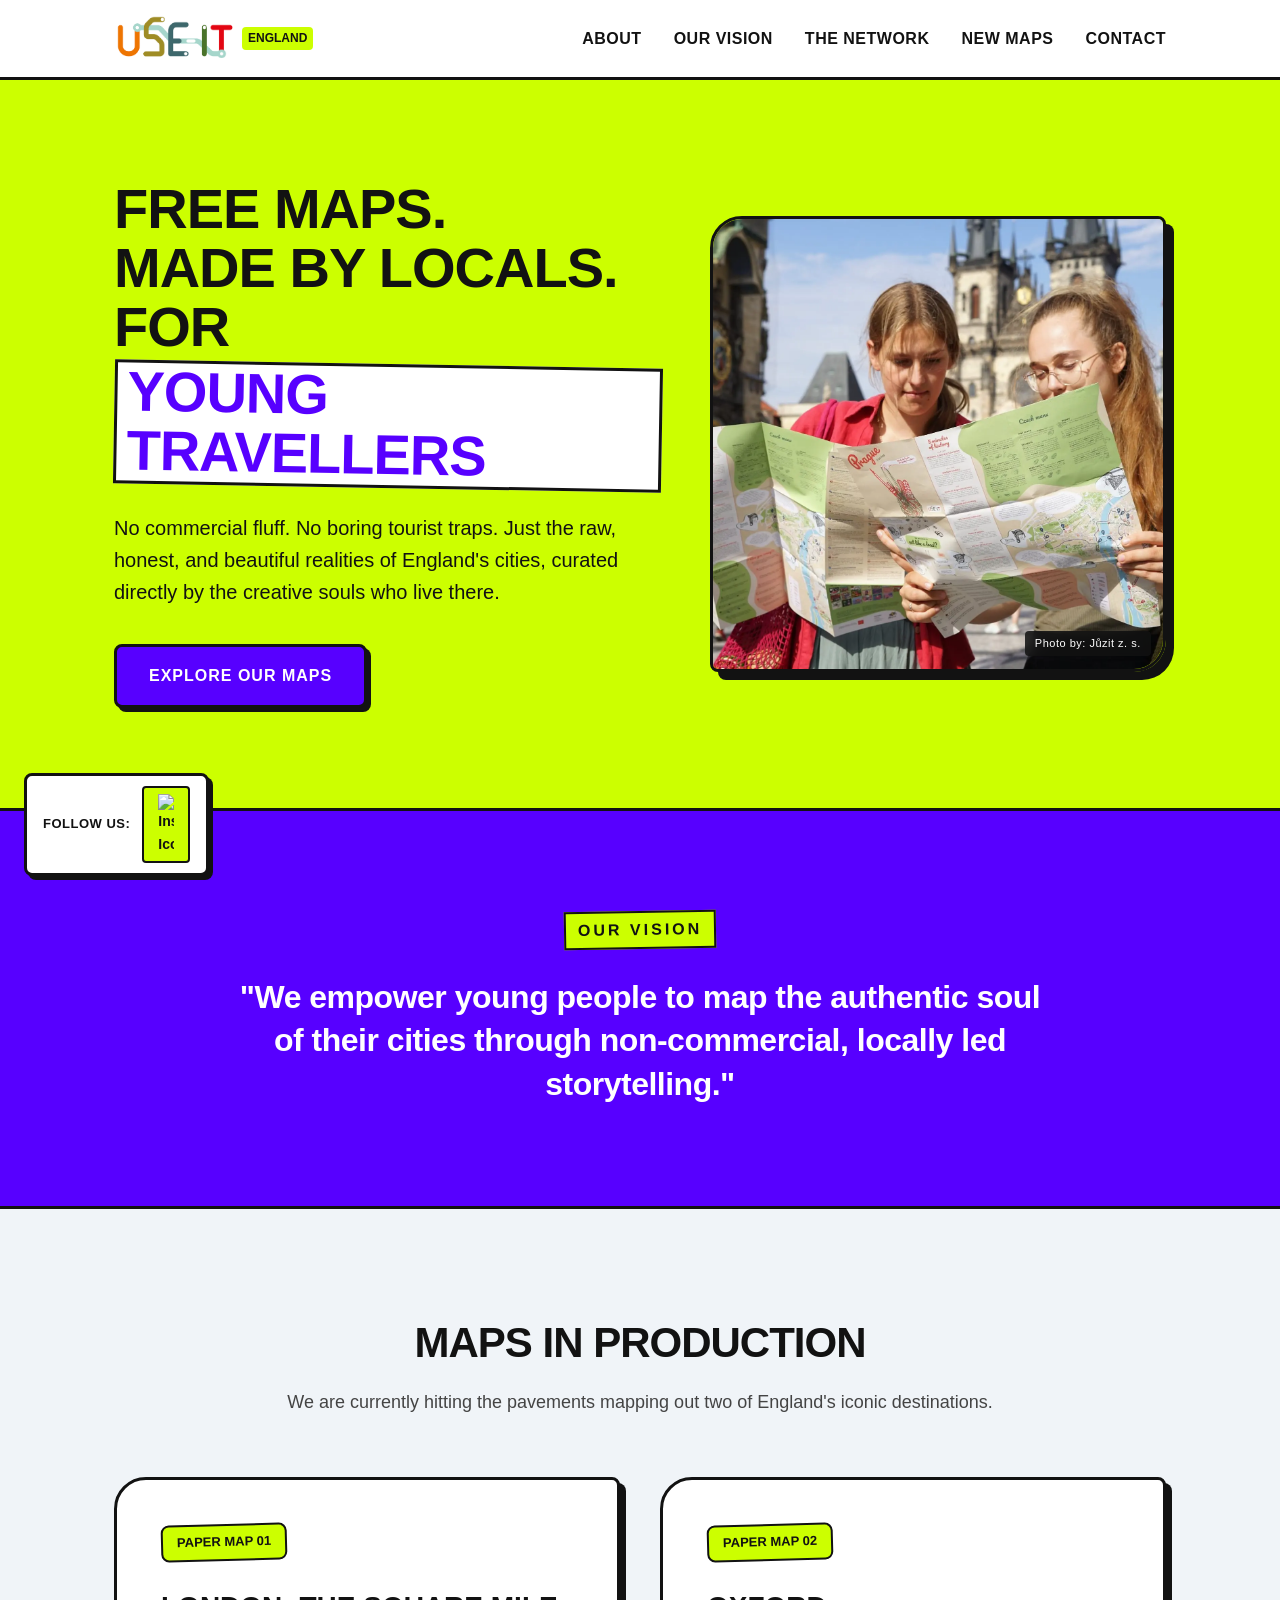
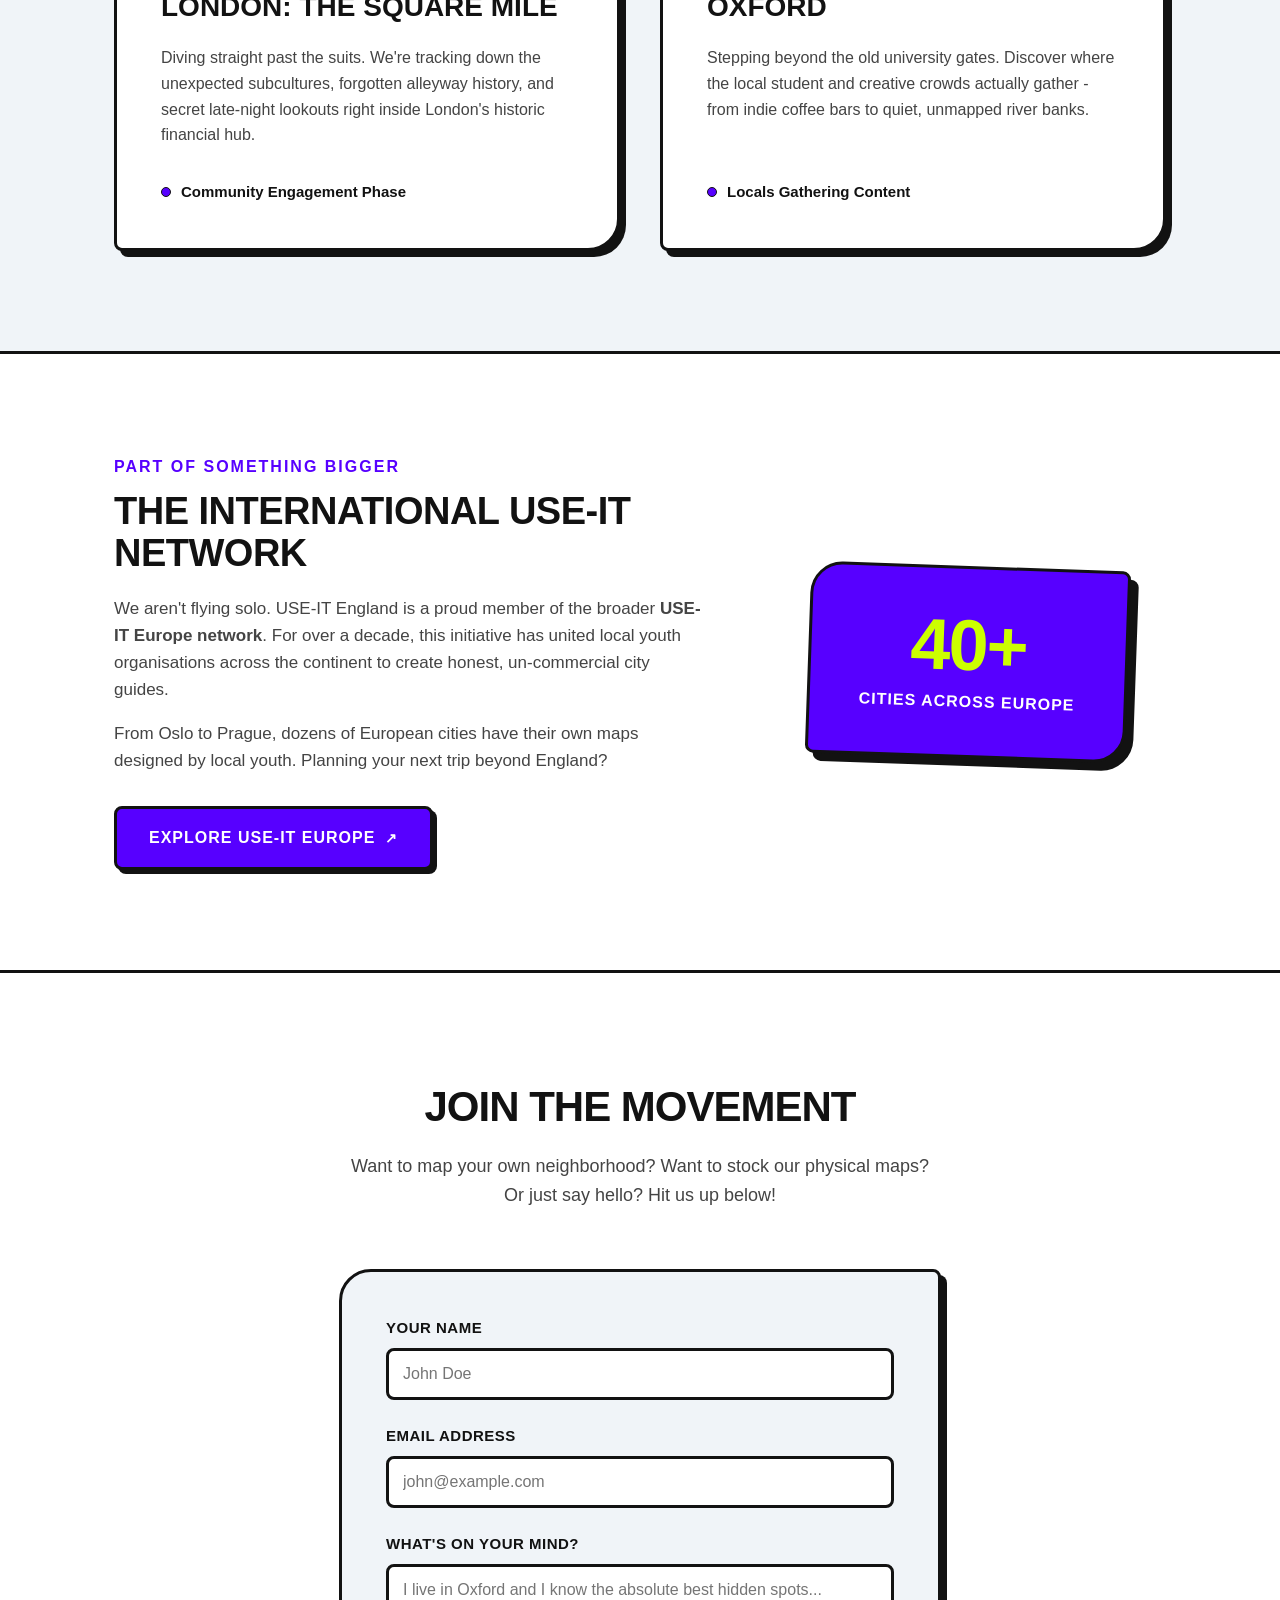
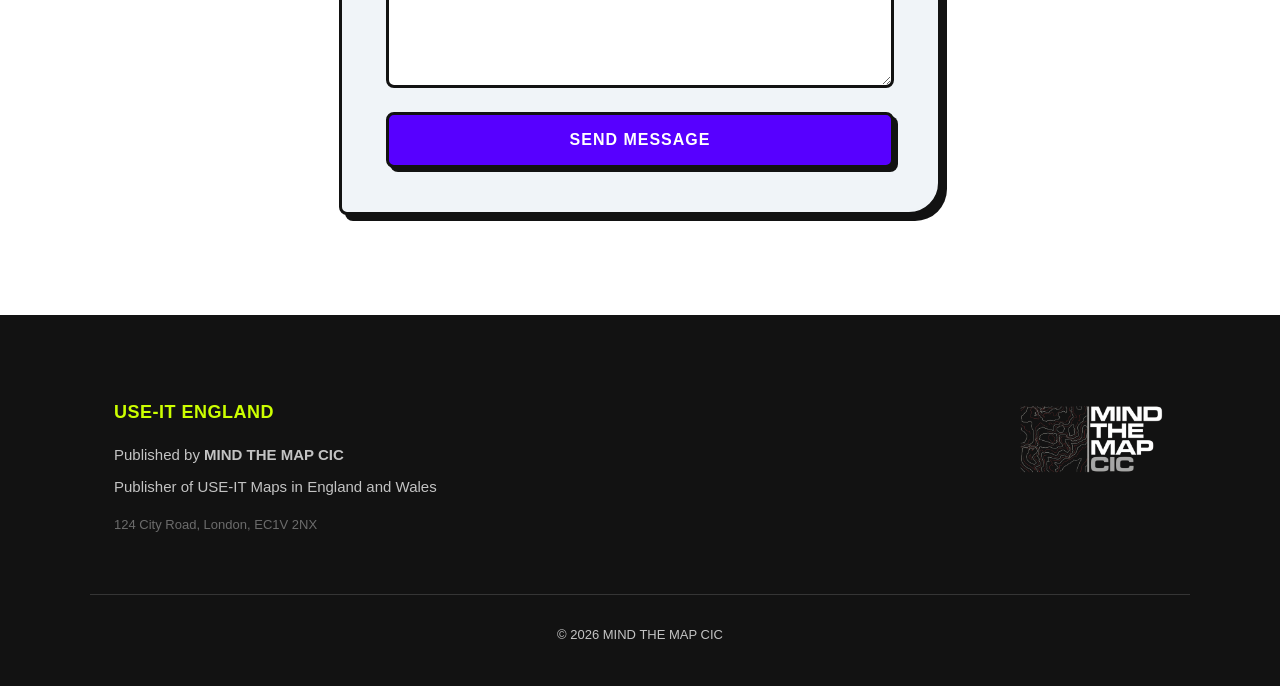
==== index.html @ 4b10f35d "initial commit" ====
<!DOCTYPE html>
<html lang="en">
<head>
    <meta charset="UTF-8">
    <meta name="viewport" content="width=device-width, initial-scale=1.0">
    <title>USE-IT England | Free Maps Made by Locals for Young Travellers</title>

    <!-- STANDARD SEO METADATA -->
    <meta name="description" content="Free maps, made by locals, for young travellers in England. No commercial fluff, just authentic city guides by MIND THE MAP CIC.">
    <meta name="keywords" content="USE-IT England, free maps, youth travel, local guides, London map, Oxford map, alternative travel, Mind the Map CIC">
    <meta name="author" content="MIND THE MAP CIC">
    <link rel="canonical" href="https://use-it.uk/">

    <!-- FACEBOOK / OPEN GRAPH METADATA -->
    <meta property="og:type" content="website">
    <meta property="og:url" content="https://use-it.uk/">
    <meta property="og:title" content="USE-IT England | Free Maps Made by Locals for Young Travellers">
    <meta property="og:description" content="We empower young people to map the authentic soul of their cities through non-commercial, locally led storytelling. Check out our upcoming London & Oxford maps!">
    <meta property="og:image" content="https://use-it.uk/img/og_image.png">

    <!-- TWITTER METADATA -->
    <meta name="twitter:card" content="summary_large_image">
    <meta name="twitter:url" content="https://use-it.uk/">
    <meta name="twitter:title" content="USE-IT England | Free Maps Made by Locals for Young Travellers">
    <meta name="twitter:description" content="We empower young people to map the authentic soul of their cities through non-commercial, locally led storytelling. Check out our upcoming London & Oxford maps!">
    <meta name="twitter:image" content="https://use-it.uk/img/og_image.png">

    <style>
        /* --- YOUTHFUL, HIGH-ENERGY DESIGN SYSTEM --- */
        :root {
            --primary: #5700FF;       /* Electric Indigo */
            --accent: #CCFF00;        /* Cyber Lime / Neon Yellow */
            --dark: #121212;          /* Deep Ink Black */
            --light: #F0F4F8;         /* Soft Off-White */
            --white: #FFFFFF;
            --font-main: -apple-system, BlinkMacSystemFont, "Segoe UI", Roboto, Helvetica, Arial, sans-serif;
            --max-width: 1100px;
            
            /* Playful, non-standard border radius for a "zine" feel */
            --radius-playful: 32px 8px 32px 8px;
            --radius-sm: 8px;
            --transition: all 0.25s cubic-bezier(0.175, 0.885, 0.32, 1.275);
        }

        /* --- RESET & BASE STYLES --- */
        * {
            box-sizing: border-box;
            margin: 0;
            padding: 0;
        }

        html {
            scroll-behavior: smooth;
        }

        body {
            font-family: var(--font-main);
            color: var(--dark);
            background-color: var(--white);
            line-height: 1.6;
            -webkit-font-smoothing: antialiased;
        }

        img {
            max-width: 100%;
            height: auto;
            display: block;
        }

        /* --- LAYOUT UTILITIES --- */
        .container {
            width: 100%;
            max-width: var(--max-width);
            margin: 0 auto;
            padding: 0 24px;
        }

        .section-padding {
            padding: 100px 0;
        }

        /* --- UI COMPONENTS & BUTTONS --- */
        .btn {
            display: inline-block;
            background-color: var(--primary);
            color: var(--white);
            text-decoration: none;
            padding: 16px 32px;
            font-weight: 800;
            font-size: 16px;
            text-transform: uppercase;
            letter-spacing: 1px;
            border-radius: var(--radius-sm);
            border: 3px solid var(--dark);
            box-shadow: 4px 4px 0px var(--dark);
            transition: var(--transition);
        }

        .btn:hover {
            transform: translate(-2px, -2px);
            box-shadow: 7px 7px 0px var(--dark);
            background-color: var(--dark);
            color: var(--accent);
        }

        /* --- NAVBAR --- */
        .navbar {
            background-color: var(--white);
            border-bottom: 3px solid var(--dark);
            position: sticky;
            top: 0;
            z-index: 1000;
            height: 80px;
            display: flex;
            align-items: center;
        }

        .nav-container {
            display: flex;
            justify-content: space-between;
            align-items: center;
            width: 100%;
        }

        .logo-placeholder {
            display: flex;
            align-items: center;
            gap: 8px;
            background-color: var(--white);
        }

        .nav-links {
            display: flex;
            gap: 32px;
            list-style: none;
        }

        .nav-links a {
            text-decoration: none;
            color: var(--dark);
            font-weight: 800;
            font-size: 16px;
            text-transform: uppercase;
            letter-spacing: 0.5px;
            transition: var(--transition);
            position: relative;
        }

        .nav-links a:hover {
            color: var(--primary);
        }

        .menu-toggle {
            display: none;
            flex-direction: column;
            gap: 6px;
            cursor: pointer;
            border: none;
            background: none;
            padding: 8px;
        }

        .menu-toggle span {
            display: block;
            width: 30px;
            height: 4px;
            background-color: var(--dark);
            border-radius: 2px;
            transition: var(--transition);
        }

        /* --- HERO SECTION --- */
        .hero {
            background-color: var(--accent);
            border-bottom: 3px solid var(--dark);
            position: relative;
        }

        .hero-grid {
            display: grid;
            grid-template-columns: 1.2fr 1fr;
            gap: 48px;
            align-items: center;
        }

        .hero-content h1 {
            font-size: 56px;
            line-height: 1.05;
            font-weight: 900;
            margin-bottom: 24px;
            color: var(--dark);
            text-transform: uppercase;
            letter-spacing: -1px;
        }

        .hero-content h1 span {
            background-color: var(--white);
            color: var(--primary);
            padding: 0 10px;
            display: inline-block;
            transform: rotate(1deg);
            border: 3px solid var(--dark);
            margin-top: 8px;
        }

        .hero-content p {
            font-size: 20px;
            font-weight: 500;
            color: var(--dark);
            margin-bottom: 36px;
            max-width: 520px;
        }

        .hero-image-container {
            position: relative;
        }

        .hero-image-frame {
            width: 100%;
            aspect-ratio: 1 / 1;
            border: 3px solid var(--dark);
            border-radius: var(--radius-playful);
            box-shadow: 8px 8px 0px var(--dark);
            position: relative;
            overflow: hidden;
        }

        .hero-img {
            width: 100%;
            height: 100%;
            object-fit: cover;
            object-position: center;
        }

        .photo-credit {
            position: absolute;
            bottom: 12px;
            right: 12px;
            background-color: rgba(18, 18, 18, 0.85);
            color: var(--white);
            padding: 4px 10px;
            font-size: 11px;
            font-weight: 500;
            border-radius: 4px;
            letter-spacing: 0.5px;
            backdrop-filter: blur(4px);
        }

        /* --- VISION STATEMENT --- */
        .vision-section {
            background-color: var(--primary);
            color: var(--white);
            text-align: center;
            border-bottom: 3px solid var(--dark);
        }

        .vision-container {
            max-width: 850px;
            margin: 0 auto;
        }

        .vision-section h2 {
            font-size: 16px;
            text-transform: uppercase;
            letter-spacing: 3px;
            margin-bottom: 28px;
            background-color: var(--accent);
            color: var(--dark);
            display: inline-block;
            padding: 4px 12px;
            font-weight: 900;
            transform: rotate(-1deg);
            border: 2px solid var(--dark);
        }

        .vision-statement {
            font-size: 32px;
            font-weight: 800;
            line-height: 1.35;
            letter-spacing: -0.5px;
        }

        /* --- MAPS IN PRODUCTION --- */
        .production-section {
            background-color: var(--light);
            border-bottom: 3px solid var(--dark);
        }

        .production-section h2 {
            text-align: center;
            font-size: 42px;
            font-weight: 900;
            text-transform: uppercase;
            margin-bottom: 12px;
            letter-spacing: -1px;
        }

        .section-subtitle {
            text-align: center;
            color: #444;
            font-size: 18px;
            font-weight: 500;
            margin-bottom: 60px;
        }

        .maps-grid {
            display: grid;
            grid-template-columns: 1fr 1fr;
            gap: 40px;
        }

        .map-card {
            border: 3px solid var(--dark);
            border-radius: var(--radius-playful);
            padding: 44px;
            background-color: var(--white);
            display: flex;
            flex-direction: column;
            justify-content: space-between;
            box-shadow: 6px 6px 0px var(--dark);
            transition: var(--transition);
        }

        .map-card:hover {
            transform: translate(-4px, -4px);
            box-shadow: 12px 12px 0px var(--dark);
        }

        .map-badge {
            display: inline-block;
            background-color: var(--accent);
            color: var(--dark);
            padding: 6px 14px;
            border-radius: var(--radius-sm);
            font-size: 13px;
            font-weight: 800;
            text-transform: uppercase;
            border: 2px solid var(--dark);
            margin-bottom: 24px;
            align-self: flex-start;
            transform: rotate(-1.5deg);
        }

        .map-card h3 {
            font-size: 28px;
            font-weight: 900;
            margin-bottom: 16px;
            text-transform: uppercase;
        }

        .map-card p {
            color: #444;
            font-size: 16px;
            margin-bottom: 32px;
        }

        .status-indicator {
            display: flex;
            align-items: center;
            gap: 10px;
            font-size: 15px;
            font-weight: 700;
        }

        .pulse-dot {
            width: 10px;
            height: 10px;
            background-color: var(--primary);
            border-radius: 50%;
            animation: pulse 1.8s infinite;
            border: 1px solid var(--dark);
        }

        @keyframes pulse {
            0% { transform: scale(0.9); box-shadow: 0 0 0 0 rgba(87, 0, 255, 0.7); }
            70% { transform: scale(1); box-shadow: 0 0 0 8px rgba(87, 0, 255, 0); }
            100% { transform: scale(0.9); box-shadow: 0 0 0 0 rgba(87, 0, 255, 0); }
        }

        /* --- THE NETWORK SECTION --- */
        .network-section {
            background-color: var(--white);
            border-bottom: 3px solid var(--dark);
        }

        .network-grid {
            display: grid;
            grid-template-columns: 1.2fr 0.8fr;
            gap: 60px;
            align-items: center;
        }

        .network-content h2 {
            font-size: 16px;
            text-transform: uppercase;
            letter-spacing: 2px;
            color: var(--primary);
            margin-bottom: 12px;
            font-weight: 800;
        }

        .network-content h3 {
            font-size: 38px;
            font-weight: 900;
            text-transform: uppercase;
            line-height: 1.1;
            margin-bottom: 20px;
            letter-spacing: -0.5px;
        }

        .network-content p {
            font-size: 17px;
            color: #444;
            margin-bottom: 16px;
        }

        .network-graphic-box {
            display: flex;
            justify-content: center;
            align-items: center;
        }

        .network-badge-card {
            background-color: var(--primary);
            color: var(--accent);
            border: 3px solid var(--dark);
            padding: 40px;
            border-radius: var(--radius-playful);
            text-align: center;
            box-shadow: 8px 8px 0px var(--dark);
            transform: rotate(2deg);
            width: 100%;
            max-width: 320px;
        }

        .network-badge-card .huge-number {
            font-size: 72px;
            font-weight: 900;
            line-height: 1;
            margin-bottom: 8px;
            letter-spacing: -2px;
        }

        .network-badge-card .huge-label {
            font-size: 16px;
            font-weight: 800;
            text-transform: uppercase;
            letter-spacing: 1px;
            color: var(--white);
        }

        /* --- CONTACT US SECTION --- */
        .contact-section {
            background-color: var(--white);
            border-bottom: 3px solid var(--dark);
        }

        .contact-container {
            max-width: 650px;
            margin: 0 auto;
        }

        .contact-form {
            background: var(--light);
            padding: 44px;
            border-radius: var(--radius-playful);
            border: 3px solid var(--dark);
            box-shadow: 6px 6px 0px var(--dark);
        }

        .form-group {
            margin-bottom: 24px;
            display: flex;
            flex-direction: column;
            gap: 8px;
        }

        .form-group label {
            font-weight: 800;
            font-size: 15px;
            text-transform: uppercase;
            letter-spacing: 0.5px;
        }

        .form-group input, .form-group textarea {
            padding: 14px;
            border: 3px solid var(--dark);
            border-radius: var(--radius-sm);
            font-family: var(--font-main);
            font-size: 16px;
            font-weight: 500;
            background-color: var(--white);
            transition: var(--transition);
        }

        .form-group input:focus, .form-group textarea:focus {
            outline: none;
            background-color: #FCFFEB;
            transform: translate(-2px, -2px);
            box-shadow: 4px 4px 0px var(--dark);
        }

        .form-submit-btn {
            width: 100%;
            border: 3px solid var(--dark);
            cursor: pointer;
            text-align: center;
        }

        /* --- FOOTER --- */
        footer {
            background-color: var(--dark);
            color: rgba(255, 255, 255, 0.75);
            padding: 80px 0 40px 0;
            font-size: 15px;
        }

        .footer-grid {
            display: grid;
            grid-template-columns: 1.5fr 1fr;
            gap: 48px;
            margin-bottom: 50px;
            align-items: flex-start;
        }

        .publisher-info h4 {
            color: var(--accent);
            font-size: 18px;
            margin-bottom: 16px;
            font-weight: 800;
            text-transform: uppercase;
            letter-spacing: 0.5px;
        }

        .publisher-info p {
            margin-bottom: 8px;
            line-height: 1.6;
        }

        .footer-logos {
            display: flex;
            flex-direction: column;
            align-items: flex-end;
            gap: 16px;
        }

        .mtm-logo-placeholder {
            width: 200px;
            height: 50px;
            background-color: rgba(255,255,255,0.08);
            color: var(--white);
            display: flex;
            align-items: center;
            justify-content: center;
            font-weight: 800;
            font-size: 12px;
            letter-spacing: 1px;
            border-radius: var(--radius-sm);
            text-transform: uppercase;
            border: 2px dashed rgba(255,255,255,0.2);
        }

        .footer-bottom {
            border-top: 1px solid rgba(255,255,255,0.15);
            padding-top: 30px;
            text-align: center;
            font-size: 13px;
        }

        /* --- FLOATING INSTAGRAM BAR --- */
        .instagram-follow-bar {
            position: fixed;
            bottom: 24px;
            left: 24px;
            background-color: var(--white);
            border: 3px solid var(--dark);
            padding: 10px 16px;
            border-radius: var(--radius-sm);
            box-shadow: 4px 4px 0px var(--dark);
            display: flex;
            align-items: center;
            gap: 12px;
            z-index: 999;
            transition: var(--transition);
        }

        .instagram-follow-bar:hover {
            transform: translateY(-2px);
            box-shadow: 6px 6px 0px var(--dark);
        }

        .insta-bar-label {
            font-weight: 900;
            font-size: 13px;
            text-transform: uppercase;
            letter-spacing: 0.5px;
            color: var(--dark);
        }

        .insta-bar-btn {
            display: inline-flex;
            align-items: center;
            gap: 8px;
            background-color: var(--accent);
            color: var(--dark);
            text-decoration: none;
            font-weight: 800;
            font-size: 14px;
            padding: 6px 14px;
            border: 2px solid var(--dark);
            border-radius: 4px;
            transition: var(--transition);
        }

        .insta-bar-btn:hover {
            background-color: var(--primary);
            color: var(--white);
            transform: scale(1.05);
        }

        .insta-bar-icon-img {
            max-width: 16px;
            display: inline-block;
            vertical-align: middle;
        }

        /* --- RESPONSIVE MEDIA BREAKPOINTS --- */
        @media (max-width: 768px) {
            .section-padding {
                padding: 60px 0;
            }

            .menu-toggle {
                display: flex;
            }

            .nav-links {
                display: none;
                flex-direction: column;
                position: absolute;
                top: 80px;
                left: 0;
                width: 100%;
                background-color: var(--white);
                padding: 32px;
                box-shadow: 0 10px 30px rgba(0,0,0,0.1);
                border-bottom: 3px solid var(--dark);
                gap: 24px;
            }

            .nav-links.active {
                display: flex;
            }

            .hero-grid, .maps-grid, .network-grid, .footer-grid {
                grid-template-columns: 1fr;
                gap: 40px;
            }

            .hero-content, .network-grid {
                text-align: center;
            }

            .network-graphic-box {
                order: -1;
            }

            .network-badge-card {
                transform: rotate(-1deg);
                margin: 0 auto;
            }

            .hero-content h1 {
                font-size: 40px;
            }

            .vision-statement {
                font-size: 24px;
            }

            .footer-logos {
                align-items: flex-start;
            }
        }

        @media (max-width: 480px) {
            .instagram-follow-bar {
                left: 50%;
                transform: translateX(-50%);
                bottom: 16px;
                width: calc(100% - 32px);
                justify-content: center;
            }
            .instagram-follow-bar:hover {
                transform: translateX(-50%) translateY(-2px);
            }
        }
    </style>
</head>
<body>

    <!-- NAVBAR -->
    <nav class="navbar">
        <div class="container nav-container">
            <div class="logo-placeholder">
                <img src="img/useitlogo.png" alt="USE-IT Logo" style="max-width: 120px;" />
                <span style="background-color: var(--accent); color: var(--dark); padding: 2px 6px; border-radius: 4px; font-size: 12px; font-weight: 900;">ENGLAND</span>
            </div>
            
            <button class="menu-toggle" id="mobile-menu-btn" aria-label="Toggle navigation menu">
                <span></span>
                <span></span>
                <span></span>
            </button>

            <ul class="nav-links" id="nav-links-list">
                <li><a href="#about">About</a></li>
                <li><a href="#vision">Our Vision</a></li>
                <li><a href="#network">The Network</a></li>
                <li><a href="#maps">New Maps</a></li>
                <li><a href="#contact">Contact</a></li>
            </ul>
        </div>
    </nav>

    <!-- HERO SECTION -->
    <header class="hero section-padding" id="about">
        <div class="container hero-grid">
            <div class="hero-content">
                <h1>Free Maps.<br>Made by Locals.<br>For <span>Young Travellers</span></h1>
                <p>No commercial fluff. No boring tourist traps. Just the raw, honest, and beautiful realities of England's cities, curated directly by the creative souls who live there.</p>
                <a href="#maps" class="btn">Explore Our Maps</a>
            </div>
            <div class="hero-image-container">
                <div class="hero-image-frame">
                    <img src="img/hero_section.webp" alt="USE-IT maps in action" class="hero-img">
                    <div class="photo-credit">
                        Photo by: Jůzit z. s.
                    </div>
                </div>
            </div>
        </div>
    </header>

    <!-- VISION STATEMENT -->
    <section class="vision-section section-padding" id="vision">
        <div class="container vision-container">
            <h2>Our Vision</h2>
            <blockquote class="vision-statement">
                "We empower young people to map the authentic soul of their cities through non-commercial, locally led storytelling."
            </blockquote>
        </div>
    </section>

    <!-- MAPS IN PRODUCTION -->
    <section class="production-section section-padding" id="maps">
        <div class="container">
            <h2>Maps in Production</h2>
            <p class="section-subtitle">We are currently hitting the pavements mapping out two of England's iconic destinations.</p>
            
            <div class="maps-grid">
                <article class="map-card">
                    <div>
                        <span class="map-badge">Paper Map 01</span>
                        <h3>London: The Square Mile</h3>
                        <p>Diving straight past the suits. We're tracking down the unexpected subcultures, forgotten alleyway history, and secret late-night lookouts right inside London's historic financial hub.</p>
                    </div>
                    <div class="status-indicator">
                        <span class="pulse-dot"></span>
                        <span>Community Engagement Phase</span>
                    </div>
                </article>

                <article class="map-card">
                    <div>
                        <span class="map-badge">Paper Map 02</span>
                        <h3>Oxford</h3>
                        <p>Stepping beyond the old university gates. Discover where the local student and creative crowds actually gather - from indie coffee bars to quiet, unmapped river banks.</p>
                    </div>
                    <div class="status-indicator">
                        <span class="pulse-dot"></span>
                        <span>Locals Gathering Content</span>
                    </div>
                </article>
            </div>
        </div>
    </section>

    <!-- THE EUROPEAN NETWORK SECTION -->
    <section class="network-section section-padding" id="network">
        <div class="container network-grid">
            <div class="network-content">
                <h2>Part of Something Bigger</h2>
                <h3>The International USE-IT Network</h3>
                <p>We aren't flying solo. USE-IT England is a proud member of the broader <strong>USE-IT Europe network</strong>. For over a decade, this initiative has united local youth organisations across the continent to create honest, un-commercial city guides.</p>
                <p style="margin-bottom: 32px;">From Oslo to Prague, dozens of European cities have their own maps designed by local youth. Planning your next trip beyond England?</p>
                <a href="https://www.use-it.travel" target="_blank" rel="noopener" class="btn">
                    Explore USE-IT Europe <span style="font-size: 14px; margin-left: 4px;">↗</span>
                </a>
            </div>
            <div class="network-graphic-box">
                <div class="network-badge-card">
                    <div class="huge-number">40+</div>
                    <div class="huge-label">Cities Across Europe</div>
                </div>
            </div>
        </div>
    </section>

    <!-- CONTACT SECTION -->
    <section class="contact-section section-padding" id="contact">
        <div class="container contact-container">
            <h2 style="text-align: center; font-size: 42px; font-weight: 900; text-transform: uppercase; margin-bottom: 12px; letter-spacing: -1px;">Join The Movement</h2>
            <p class="section-subtitle">Want to map your own neighborhood? Want to stock our physical maps? Or just say hello? Hit us up below!</p>
            
            <form action="https://api.web3forms.com/submit" method="POST" class="contact-form">
                <input type="hidden" name="access_key" value="3e6623bc-6b92-4109-b5a0-05739a0efe96">
                
                <div class="form-group">
                    <label for="name">Your Name</label>
                    <input type="text" id="name" name="name" placeholder="John Doe" required>
                </div>
                
                <div class="form-group">
                    <label for="email">Email Address</label>
                    <input type="email" id="email" name="email" placeholder="john@example.com" required>
                </div>
                
                <div class="form-group">
                    <label for="message">What's on your mind?</label>
                    <textarea id="message" name="message" rows="5" placeholder="I live in Oxford and I know the absolute best hidden spots..." required></textarea>
                </div>

                <button type="submit" class="btn form-submit-btn">Send Message</button>
            </form>
        </div>
    </section>

    <!-- FOOTER -->
    <footer>
        <div class="container footer-grid">
            <div class="publisher-info">
                <h4>USE-IT England</h4>
                <p>Published by <strong>MIND THE MAP CIC</strong></p>
                <p>Publisher of USE-IT Maps in England and Wales</p>
                <p style="margin-top: 16px; opacity: 0.5; font-size: 13px;">124 City Road, London, EC1V 2NX</p>
            </div>
            <div class="footer-logos">
                <img src="img/mind_the_map_logo.png" alt="Mind The Map CIC Logo" style="max-width: 150px;" />
            </div>
        </div>
        <div class="container footer-bottom">
            <p>&copy; 2026 MIND THE MAP CIC</p>
        </div>
    </footer>

    <!-- FLOATING INSTAGRAM BAR -->
    <div class="instagram-follow-bar">
        <span class="insta-bar-label">Follow us:</span>
        <a href="https://www.instagram.com/useitlondon/" target="_blank" rel="noopener" class="insta-bar-btn" aria-label="Follow USE-IT London on Instagram">
            <img src="https://upload.wikimedia.org/wikipedia/commons/a/a5/Instagram_icon.png" alt="Instagram Icon" class="insta-bar-icon-img">
        </a>
    </div>

    <!-- CORE INTERACTION SCRIPT -->
    <script>
        const mobileMenuBtn = document.getElementById('mobile-menu-btn');
        const navLinksList = document.getElementById('nav-links-list');
        const lines = mobileMenuBtn.querySelectorAll('span');

        function toggleMenu() {
            navLinksList.classList.toggle('active');
            const isActive = navLinksList.classList.contains('active');
            
            lines[0].style.transform = isActive ? 'rotate(45deg) translate(7px, 7px)' : 'none';
            lines[1].style.opacity = isActive ? '0' : '1';
            lines[2].style.transform = isActive ? 'rotate(-45deg) translate(7px, -7px)' : 'none';
        }

        mobileMenuBtn.addEventListener('click', toggleMenu);

        // Auto-close overlay navigation panel when an anchor link is selected
        document.querySelectorAll('.nav-links a').forEach(link => {
            link.addEventListener('click', () => {
                if (navLinksList.classList.contains('active')) {
                    toggleMenu();
                }
            });
        });
    </script>
</body>
</html>
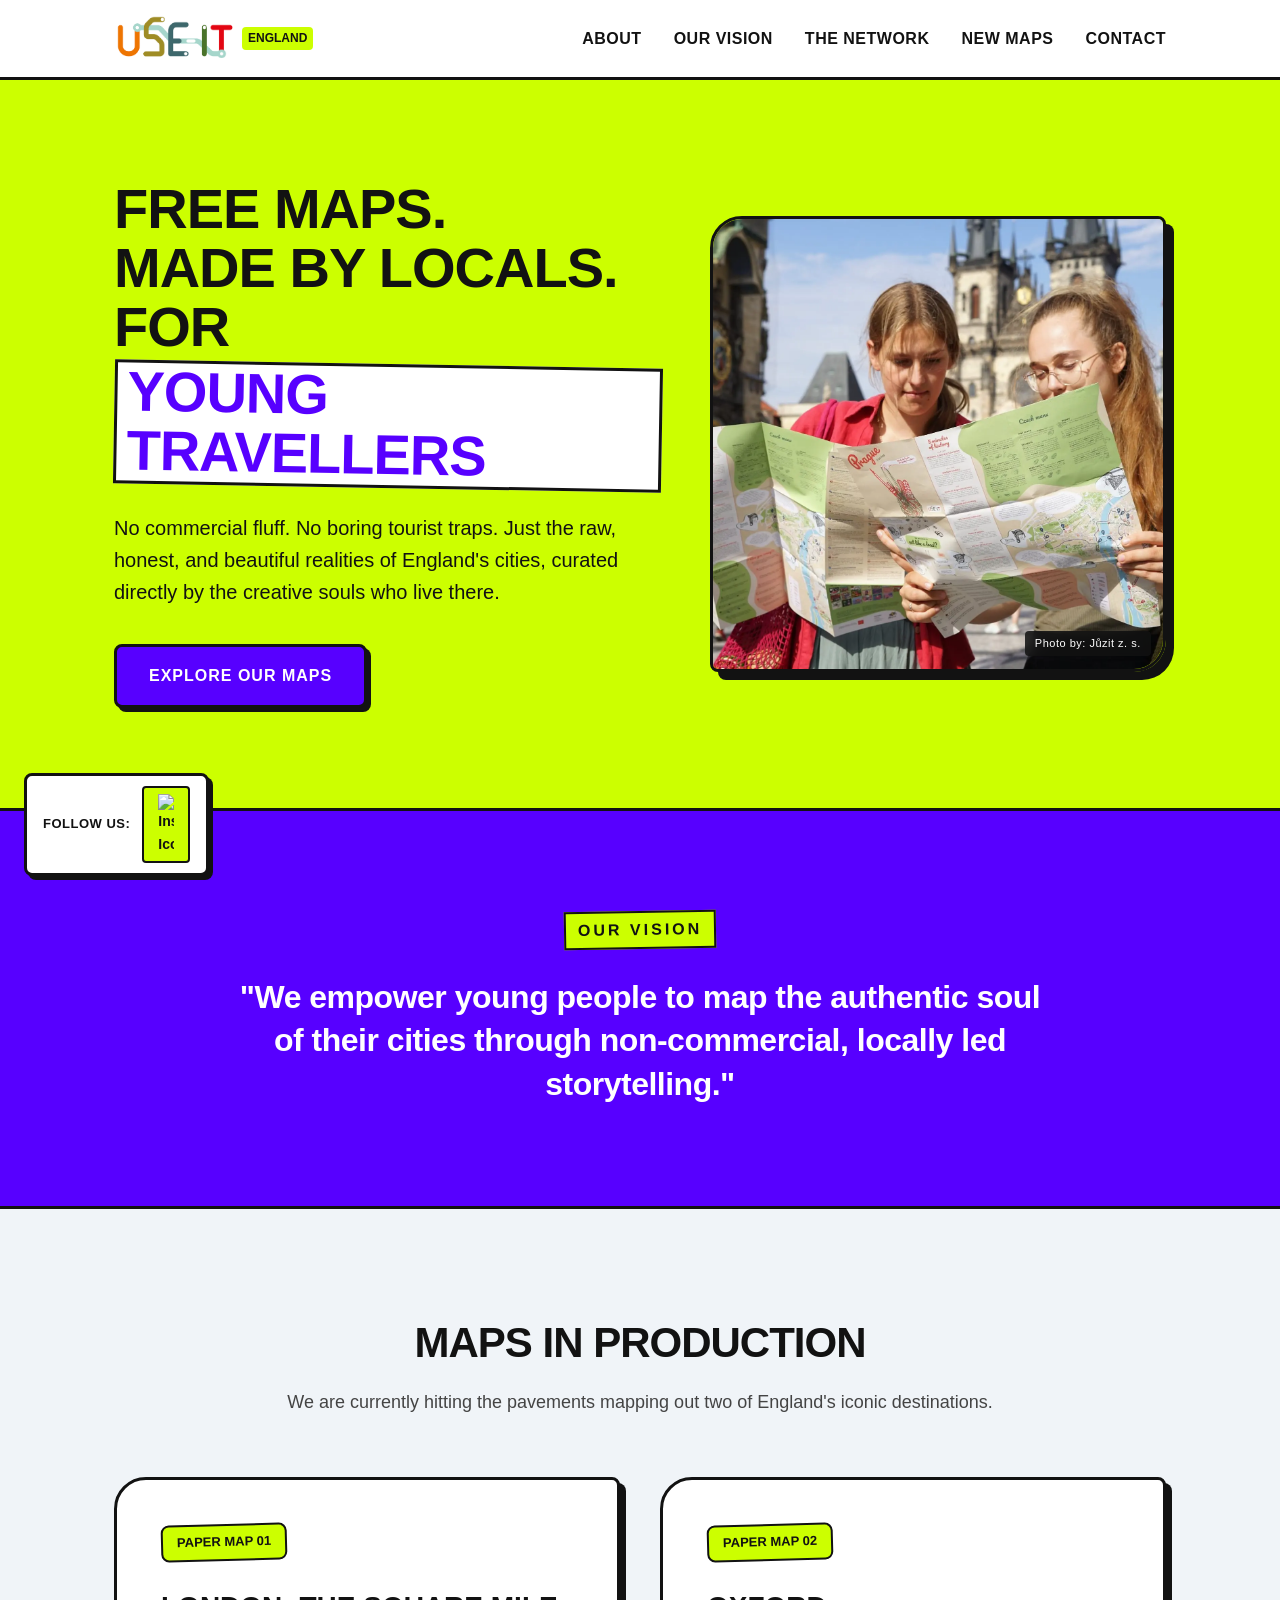
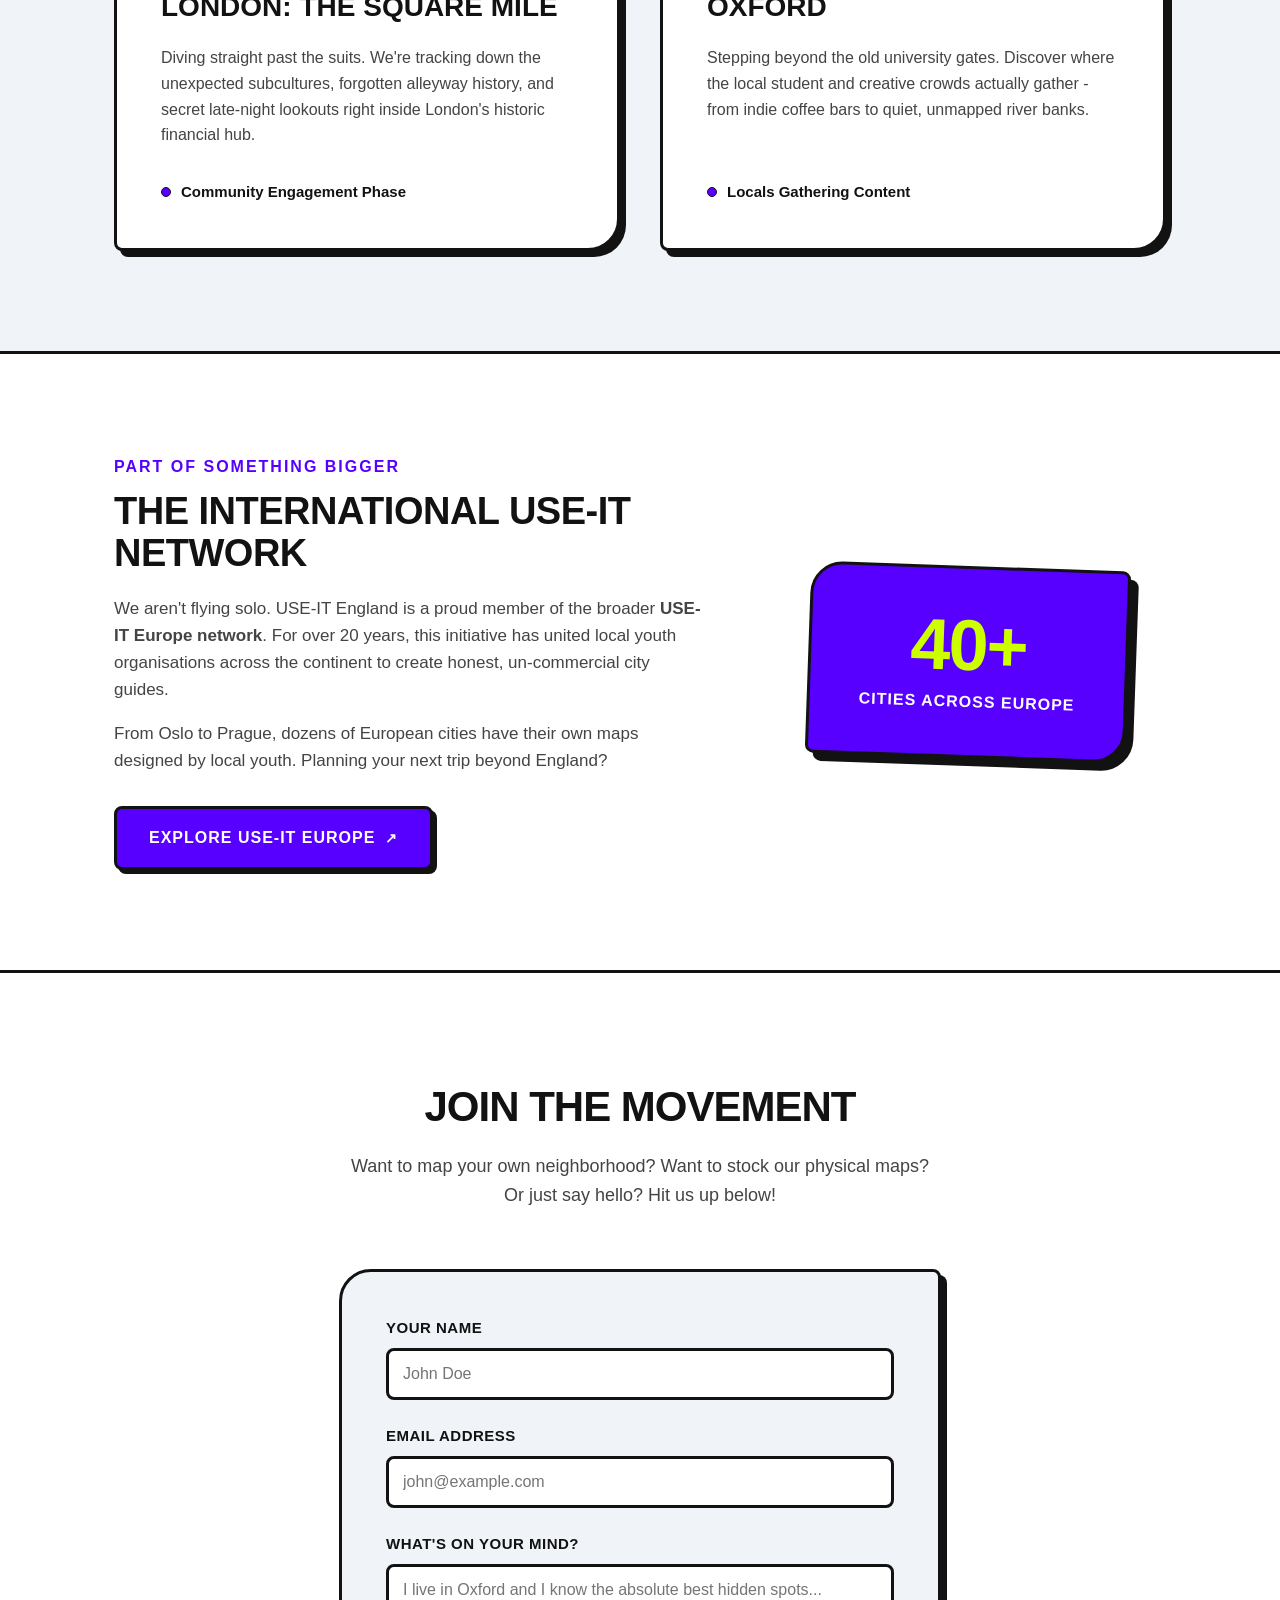
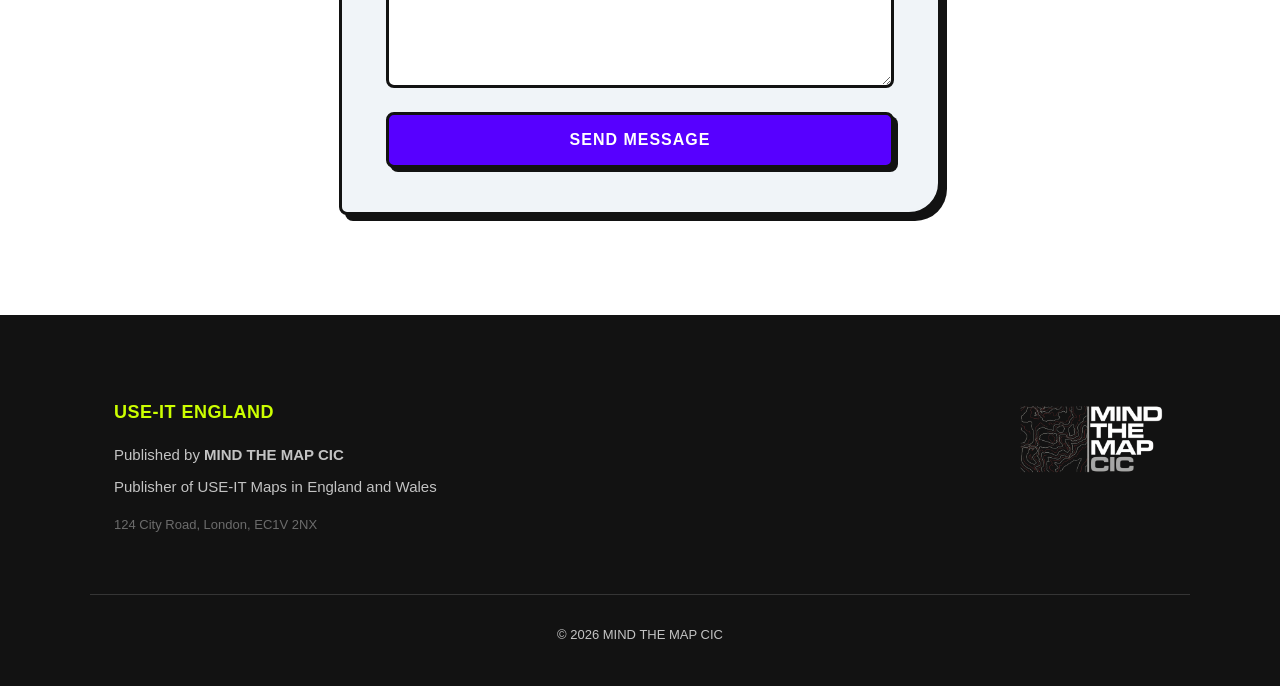
==== commit ad70f7a0: "edit text" ====
--- a/index.html
+++ b/index.html
@@ -792,7 +792,7 @@
             <div class="network-content">
                 <h2>Part of Something Bigger</h2>
                 <h3>The International USE-IT Network</h3>
-                <p>We aren't flying solo. USE-IT England is a proud member of the broader <strong>USE-IT Europe network</strong>. For over a decade, this initiative has united local youth organisations across the continent to create honest, un-commercial city guides.</p>
+                <p>We aren't flying solo. USE-IT England is a proud member of the broader <strong>USE-IT Europe network</strong>. For over 20 years, this initiative has united local youth organisations across the continent to create honest, un-commercial city guides.</p>
                 <p style="margin-bottom: 32px;">From Oslo to Prague, dozens of European cities have their own maps designed by local youth. Planning your next trip beyond England?</p>
                 <a href="https://www.use-it.travel" target="_blank" rel="noopener" class="btn">
                     Explore USE-IT Europe <span style="font-size: 14px; margin-left: 4px;">↗</span>
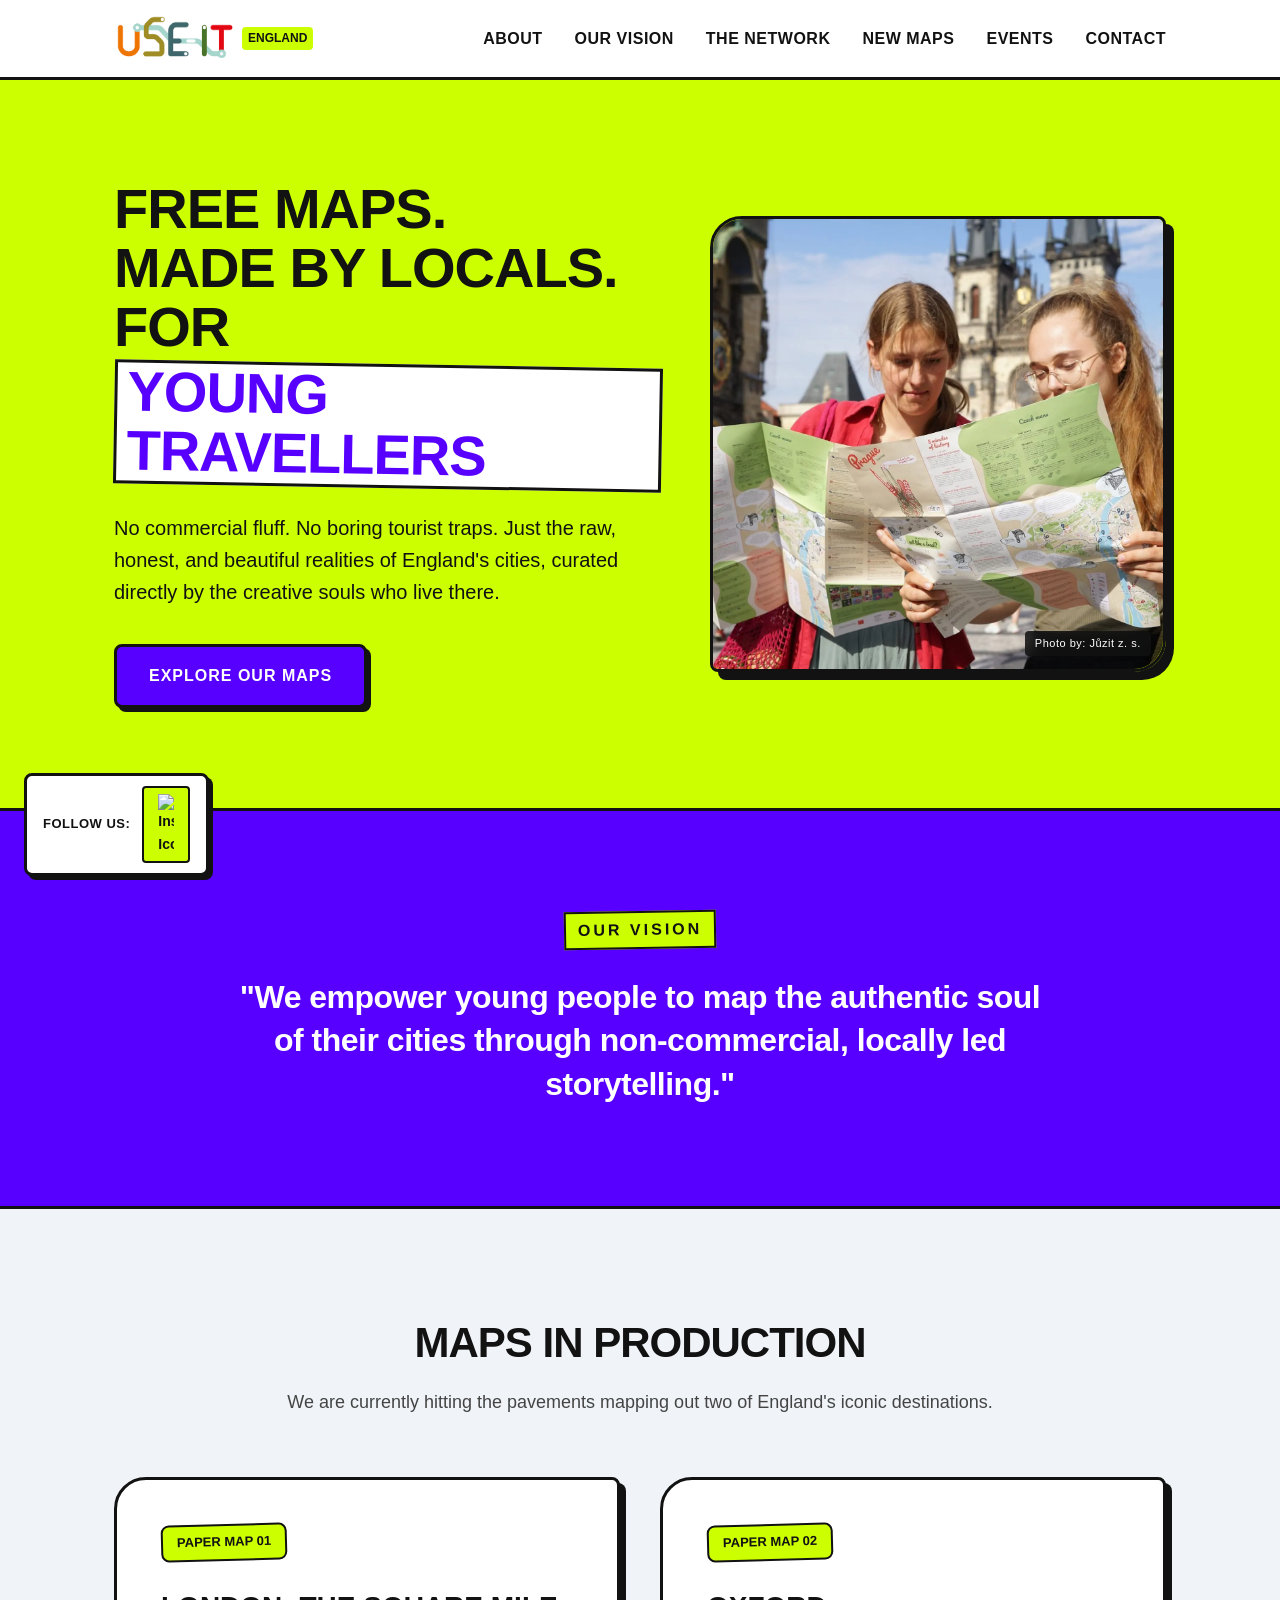
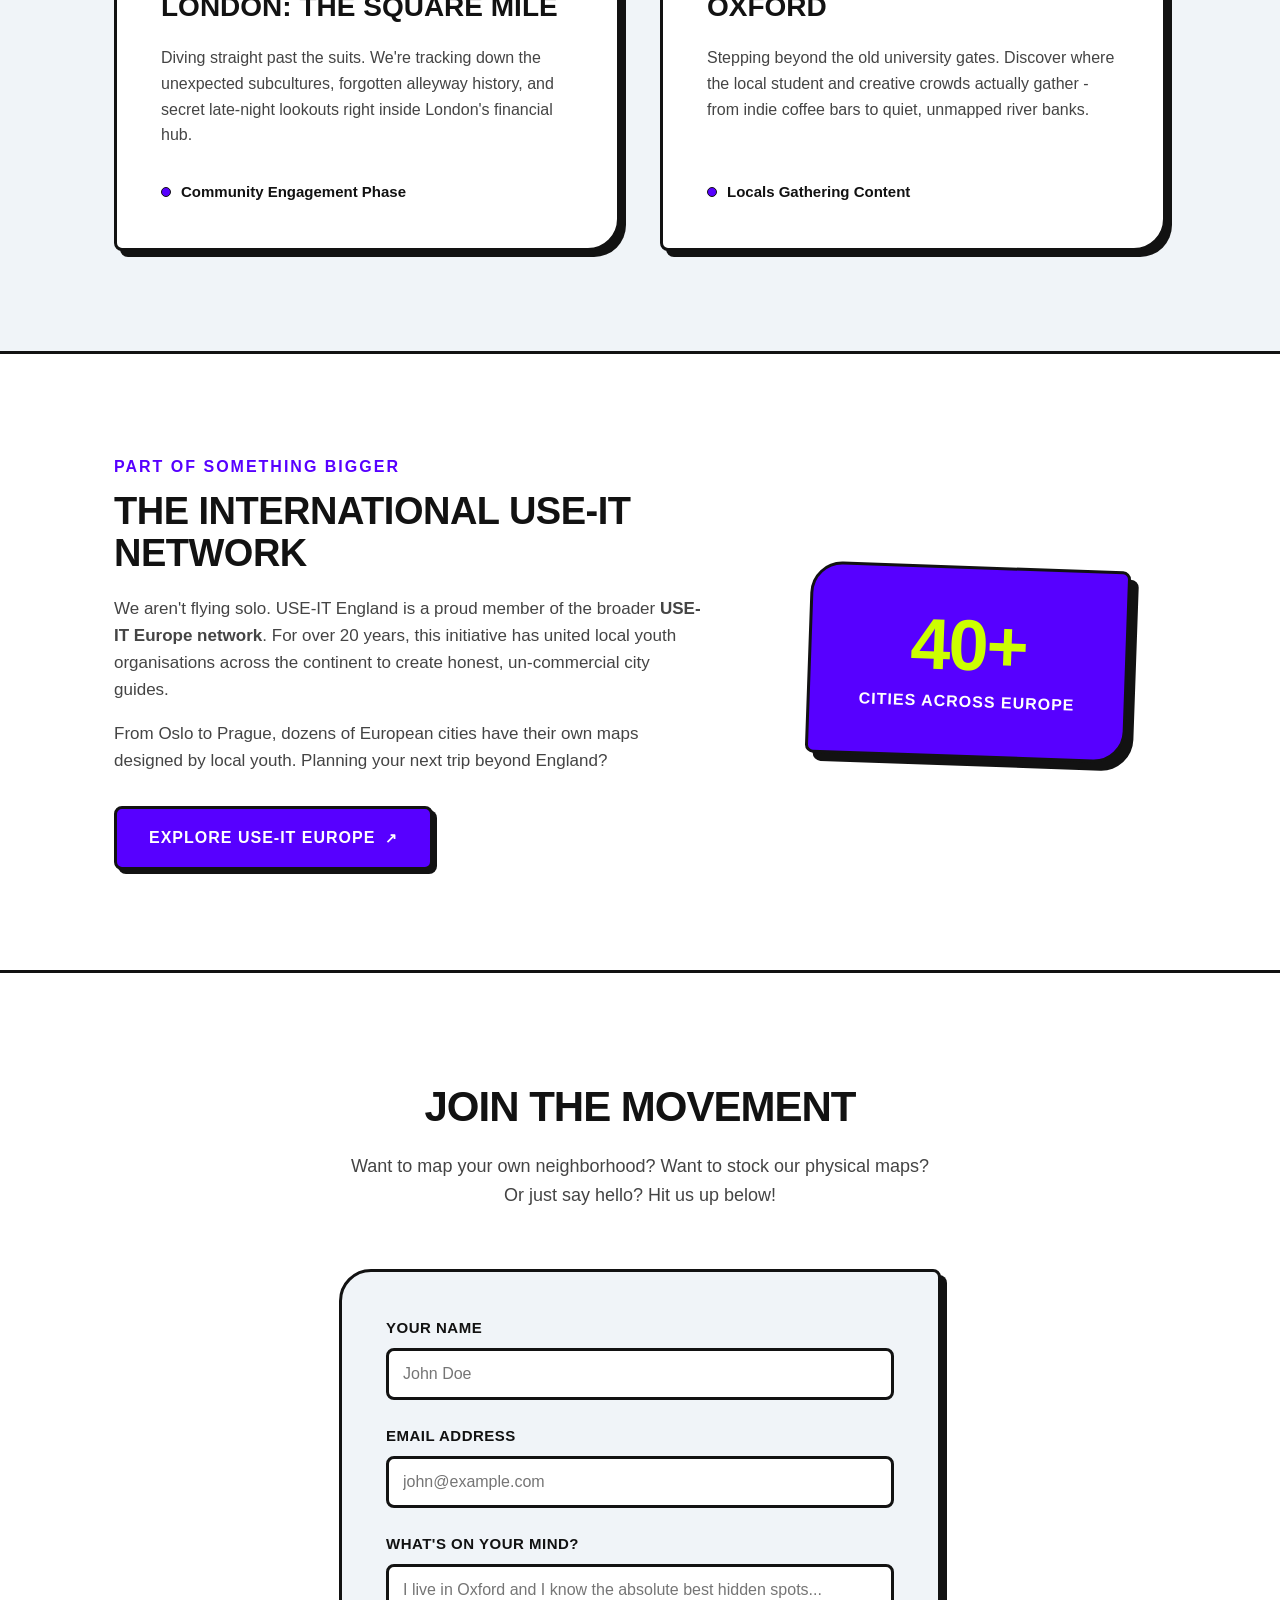
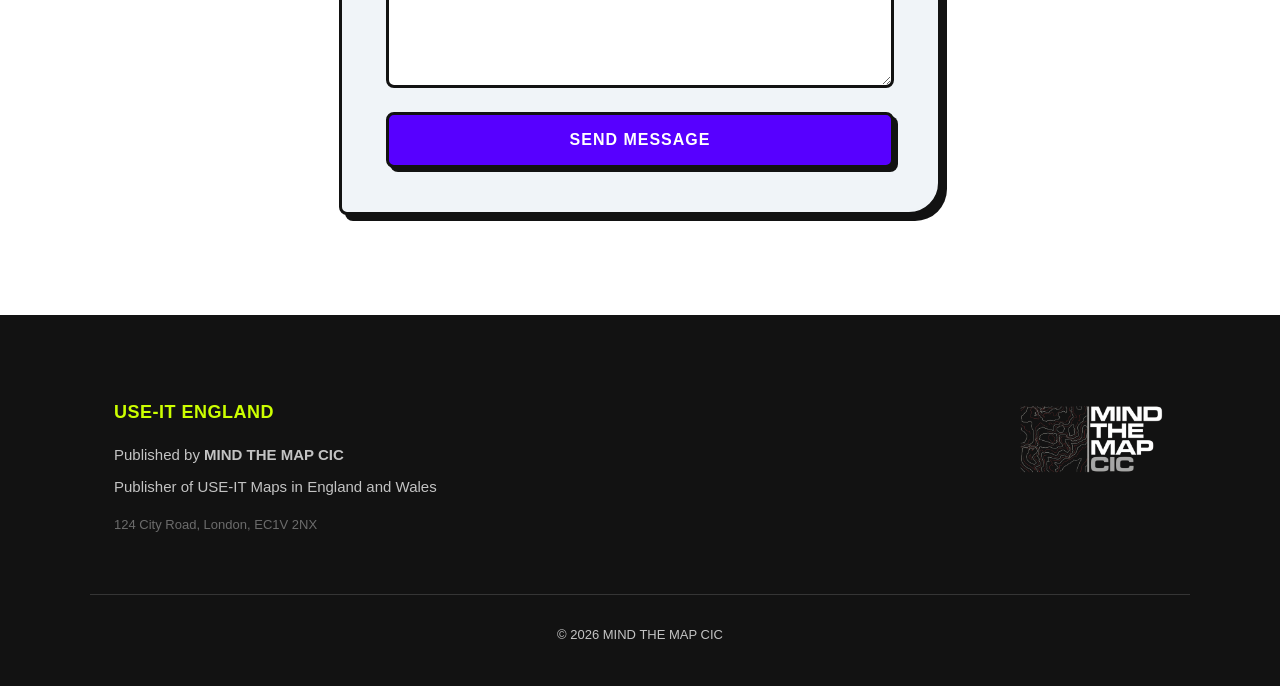
==== commit 176f52ac: "add draft events page" ====
--- a/index.html
+++ b/index.html
@@ -25,677 +25,8 @@
     <meta name="twitter:description" content="We empower young people to map the authentic soul of their cities through non-commercial, locally led storytelling. Check out our upcoming London & Oxford maps!">
     <meta name="twitter:image" content="https://use-it.uk/img/og_image.png">
 
-    <style>
-        /* --- YOUTHFUL, HIGH-ENERGY DESIGN SYSTEM --- */
-        :root {
-            --primary: #5700FF;       /* Electric Indigo */
-            --accent: #CCFF00;        /* Cyber Lime / Neon Yellow */
-            --dark: #121212;          /* Deep Ink Black */
-            --light: #F0F4F8;         /* Soft Off-White */
-            --white: #FFFFFF;
-            --font-main: -apple-system, BlinkMacSystemFont, "Segoe UI", Roboto, Helvetica, Arial, sans-serif;
-            --max-width: 1100px;
-            
-            /* Playful, non-standard border radius for a "zine" feel */
-            --radius-playful: 32px 8px 32px 8px;
-            --radius-sm: 8px;
-            --transition: all 0.25s cubic-bezier(0.175, 0.885, 0.32, 1.275);
-        }
-
-        /* --- RESET & BASE STYLES --- */
-        * {
-            box-sizing: border-box;
-            margin: 0;
-            padding: 0;
-        }
-
-        html {
-            scroll-behavior: smooth;
-        }
-
-        body {
-            font-family: var(--font-main);
-            color: var(--dark);
-            background-color: var(--white);
-            line-height: 1.6;
-            -webkit-font-smoothing: antialiased;
-        }
-
-        img {
-            max-width: 100%;
-            height: auto;
-            display: block;
-        }
-
-        /* --- LAYOUT UTILITIES --- */
-        .container {
-            width: 100%;
-            max-width: var(--max-width);
-            margin: 0 auto;
-            padding: 0 24px;
-        }
-
-        .section-padding {
-            padding: 100px 0;
-        }
-
-        /* --- UI COMPONENTS & BUTTONS --- */
-        .btn {
-            display: inline-block;
-            background-color: var(--primary);
-            color: var(--white);
-            text-decoration: none;
-            padding: 16px 32px;
-            font-weight: 800;
-            font-size: 16px;
-            text-transform: uppercase;
-            letter-spacing: 1px;
-            border-radius: var(--radius-sm);
-            border: 3px solid var(--dark);
-            box-shadow: 4px 4px 0px var(--dark);
-            transition: var(--transition);
-        }
-
-        .btn:hover {
-            transform: translate(-2px, -2px);
-            box-shadow: 7px 7px 0px var(--dark);
-            background-color: var(--dark);
-            color: var(--accent);
-        }
-
-        /* --- NAVBAR --- */
-        .navbar {
-            background-color: var(--white);
-            border-bottom: 3px solid var(--dark);
-            position: sticky;
-            top: 0;
-            z-index: 1000;
-            height: 80px;
-            display: flex;
-            align-items: center;
-        }
-
-        .nav-container {
-            display: flex;
-            justify-content: space-between;
-            align-items: center;
-            width: 100%;
-        }
-
-        .logo-placeholder {
-            display: flex;
-            align-items: center;
-            gap: 8px;
-            background-color: var(--white);
-        }
-
-        .nav-links {
-            display: flex;
-            gap: 32px;
-            list-style: none;
-        }
-
-        .nav-links a {
-            text-decoration: none;
-            color: var(--dark);
-            font-weight: 800;
-            font-size: 16px;
-            text-transform: uppercase;
-            letter-spacing: 0.5px;
-            transition: var(--transition);
-            position: relative;
-        }
-
-        .nav-links a:hover {
-            color: var(--primary);
-        }
-
-        .menu-toggle {
-            display: none;
-            flex-direction: column;
-            gap: 6px;
-            cursor: pointer;
-            border: none;
-            background: none;
-            padding: 8px;
-        }
-
-        .menu-toggle span {
-            display: block;
-            width: 30px;
-            height: 4px;
-            background-color: var(--dark);
-            border-radius: 2px;
-            transition: var(--transition);
-        }
-
-        /* --- HERO SECTION --- */
-        .hero {
-            background-color: var(--accent);
-            border-bottom: 3px solid var(--dark);
-            position: relative;
-        }
-
-        .hero-grid {
-            display: grid;
-            grid-template-columns: 1.2fr 1fr;
-            gap: 48px;
-            align-items: center;
-        }
-
-        .hero-content h1 {
-            font-size: 56px;
-            line-height: 1.05;
-            font-weight: 900;
-            margin-bottom: 24px;
-            color: var(--dark);
-            text-transform: uppercase;
-            letter-spacing: -1px;
-        }
-
-        .hero-content h1 span {
-            background-color: var(--white);
-            color: var(--primary);
-            padding: 0 10px;
-            display: inline-block;
-            transform: rotate(1deg);
-            border: 3px solid var(--dark);
-            margin-top: 8px;
-        }
-
-        .hero-content p {
-            font-size: 20px;
-            font-weight: 500;
-            color: var(--dark);
-            margin-bottom: 36px;
-            max-width: 520px;
-        }
-
-        .hero-image-container {
-            position: relative;
-        }
-
-        .hero-image-frame {
-            width: 100%;
-            aspect-ratio: 1 / 1;
-            border: 3px solid var(--dark);
-            border-radius: var(--radius-playful);
-            box-shadow: 8px 8px 0px var(--dark);
-            position: relative;
-            overflow: hidden;
-        }
-
-        .hero-img {
-            width: 100%;
-            height: 100%;
-            object-fit: cover;
-            object-position: center;
-        }
-
-        .photo-credit {
-            position: absolute;
-            bottom: 12px;
-            right: 12px;
-            background-color: rgba(18, 18, 18, 0.85);
-            color: var(--white);
-            padding: 4px 10px;
-            font-size: 11px;
-            font-weight: 500;
-            border-radius: 4px;
-            letter-spacing: 0.5px;
-            backdrop-filter: blur(4px);
-        }
-
-        /* --- VISION STATEMENT --- */
-        .vision-section {
-            background-color: var(--primary);
-            color: var(--white);
-            text-align: center;
-            border-bottom: 3px solid var(--dark);
-        }
-
-        .vision-container {
-            max-width: 850px;
-            margin: 0 auto;
-        }
-
-        .vision-section h2 {
-            font-size: 16px;
-            text-transform: uppercase;
-            letter-spacing: 3px;
-            margin-bottom: 28px;
-            background-color: var(--accent);
-            color: var(--dark);
-            display: inline-block;
-            padding: 4px 12px;
-            font-weight: 900;
-            transform: rotate(-1deg);
-            border: 2px solid var(--dark);
-        }
-
-        .vision-statement {
-            font-size: 32px;
-            font-weight: 800;
-            line-height: 1.35;
-            letter-spacing: -0.5px;
-        }
-
-        /* --- MAPS IN PRODUCTION --- */
-        .production-section {
-            background-color: var(--light);
-            border-bottom: 3px solid var(--dark);
-        }
-
-        .production-section h2 {
-            text-align: center;
-            font-size: 42px;
-            font-weight: 900;
-            text-transform: uppercase;
-            margin-bottom: 12px;
-            letter-spacing: -1px;
-        }
-
-        .section-subtitle {
-            text-align: center;
-            color: #444;
-            font-size: 18px;
-            font-weight: 500;
-            margin-bottom: 60px;
-        }
-
-        .maps-grid {
-            display: grid;
-            grid-template-columns: 1fr 1fr;
-            gap: 40px;
-        }
-
-        .map-card {
-            border: 3px solid var(--dark);
-            border-radius: var(--radius-playful);
-            padding: 44px;
-            background-color: var(--white);
-            display: flex;
-            flex-direction: column;
-            justify-content: space-between;
-            box-shadow: 6px 6px 0px var(--dark);
-            transition: var(--transition);
-        }
-
-        .map-card:hover {
-            transform: translate(-4px, -4px);
-            box-shadow: 12px 12px 0px var(--dark);
-        }
-
-        .map-badge {
-            display: inline-block;
-            background-color: var(--accent);
-            color: var(--dark);
-            padding: 6px 14px;
-            border-radius: var(--radius-sm);
-            font-size: 13px;
-            font-weight: 800;
-            text-transform: uppercase;
-            border: 2px solid var(--dark);
-            margin-bottom: 24px;
-            align-self: flex-start;
-            transform: rotate(-1.5deg);
-        }
-
-        .map-card h3 {
-            font-size: 28px;
-            font-weight: 900;
-            margin-bottom: 16px;
-            text-transform: uppercase;
-        }
-
-        .map-card p {
-            color: #444;
-            font-size: 16px;
-            margin-bottom: 32px;
-        }
-
-        .status-indicator {
-            display: flex;
-            align-items: center;
-            gap: 10px;
-            font-size: 15px;
-            font-weight: 700;
-        }
-
-        .pulse-dot {
-            width: 10px;
-            height: 10px;
-            background-color: var(--primary);
-            border-radius: 50%;
-            animation: pulse 1.8s infinite;
-            border: 1px solid var(--dark);
-        }
-
-        @keyframes pulse {
-            0% { transform: scale(0.9); box-shadow: 0 0 0 0 rgba(87, 0, 255, 0.7); }
-            70% { transform: scale(1); box-shadow: 0 0 0 8px rgba(87, 0, 255, 0); }
-            100% { transform: scale(0.9); box-shadow: 0 0 0 0 rgba(87, 0, 255, 0); }
-        }
-
-        /* --- THE NETWORK SECTION --- */
-        .network-section {
-            background-color: var(--white);
-            border-bottom: 3px solid var(--dark);
-        }
-
-        .network-grid {
-            display: grid;
-            grid-template-columns: 1.2fr 0.8fr;
-            gap: 60px;
-            align-items: center;
-        }
-
-        .network-content h2 {
-            font-size: 16px;
-            text-transform: uppercase;
-            letter-spacing: 2px;
-            color: var(--primary);
-            margin-bottom: 12px;
-            font-weight: 800;
-        }
-
-        .network-content h3 {
-            font-size: 38px;
-            font-weight: 900;
-            text-transform: uppercase;
-            line-height: 1.1;
-            margin-bottom: 20px;
-            letter-spacing: -0.5px;
-        }
-
-        .network-content p {
-            font-size: 17px;
-            color: #444;
-            margin-bottom: 16px;
-        }
-
-        .network-graphic-box {
-            display: flex;
-            justify-content: center;
-            align-items: center;
-        }
-
-        .network-badge-card {
-            background-color: var(--primary);
-            color: var(--accent);
-            border: 3px solid var(--dark);
-            padding: 40px;
-            border-radius: var(--radius-playful);
-            text-align: center;
-            box-shadow: 8px 8px 0px var(--dark);
-            transform: rotate(2deg);
-            width: 100%;
-            max-width: 320px;
-        }
-
-        .network-badge-card .huge-number {
-            font-size: 72px;
-            font-weight: 900;
-            line-height: 1;
-            margin-bottom: 8px;
-            letter-spacing: -2px;
-        }
-
-        .network-badge-card .huge-label {
-            font-size: 16px;
-            font-weight: 800;
-            text-transform: uppercase;
-            letter-spacing: 1px;
-            color: var(--white);
-        }
-
-        /* --- CONTACT US SECTION --- */
-        .contact-section {
-            background-color: var(--white);
-            border-bottom: 3px solid var(--dark);
-        }
-
-        .contact-container {
-            max-width: 650px;
-            margin: 0 auto;
-        }
-
-        .contact-form {
-            background: var(--light);
-            padding: 44px;
-            border-radius: var(--radius-playful);
-            border: 3px solid var(--dark);
-            box-shadow: 6px 6px 0px var(--dark);
-        }
-
-        .form-group {
-            margin-bottom: 24px;
-            display: flex;
-            flex-direction: column;
-            gap: 8px;
-        }
-
-        .form-group label {
-            font-weight: 800;
-            font-size: 15px;
-            text-transform: uppercase;
-            letter-spacing: 0.5px;
-        }
-
-        .form-group input, .form-group textarea {
-            padding: 14px;
-            border: 3px solid var(--dark);
-            border-radius: var(--radius-sm);
-            font-family: var(--font-main);
-            font-size: 16px;
-            font-weight: 500;
-            background-color: var(--white);
-            transition: var(--transition);
-        }
-
-        .form-group input:focus, .form-group textarea:focus {
-            outline: none;
-            background-color: #FCFFEB;
-            transform: translate(-2px, -2px);
-            box-shadow: 4px 4px 0px var(--dark);
-        }
-
-        .form-submit-btn {
-            width: 100%;
-            border: 3px solid var(--dark);
-            cursor: pointer;
-            text-align: center;
-        }
-
-        /* --- FOOTER --- */
-        footer {
-            background-color: var(--dark);
-            color: rgba(255, 255, 255, 0.75);
-            padding: 80px 0 40px 0;
-            font-size: 15px;
-        }
-
-        .footer-grid {
-            display: grid;
-            grid-template-columns: 1.5fr 1fr;
-            gap: 48px;
-            margin-bottom: 50px;
-            align-items: flex-start;
-        }
-
-        .publisher-info h4 {
-            color: var(--accent);
-            font-size: 18px;
-            margin-bottom: 16px;
-            font-weight: 800;
-            text-transform: uppercase;
-            letter-spacing: 0.5px;
-        }
-
-        .publisher-info p {
-            margin-bottom: 8px;
-            line-height: 1.6;
-        }
-
-        .footer-logos {
-            display: flex;
-            flex-direction: column;
-            align-items: flex-end;
-            gap: 16px;
-        }
-
-        .mtm-logo-placeholder {
-            width: 200px;
-            height: 50px;
-            background-color: rgba(255,255,255,0.08);
-            color: var(--white);
-            display: flex;
-            align-items: center;
-            justify-content: center;
-            font-weight: 800;
-            font-size: 12px;
-            letter-spacing: 1px;
-            border-radius: var(--radius-sm);
-            text-transform: uppercase;
-            border: 2px dashed rgba(255,255,255,0.2);
-        }
-
-        .footer-bottom {
-            border-top: 1px solid rgba(255,255,255,0.15);
-            padding-top: 30px;
-            text-align: center;
-            font-size: 13px;
-        }
-
-        /* --- FLOATING INSTAGRAM BAR --- */
-        .instagram-follow-bar {
-            position: fixed;
-            bottom: 24px;
-            left: 24px;
-            background-color: var(--white);
-            border: 3px solid var(--dark);
-            padding: 10px 16px;
-            border-radius: var(--radius-sm);
-            box-shadow: 4px 4px 0px var(--dark);
-            display: flex;
-            align-items: center;
-            gap: 12px;
-            z-index: 999;
-            transition: var(--transition);
-        }
-
-        .instagram-follow-bar:hover {
-            transform: translateY(-2px);
-            box-shadow: 6px 6px 0px var(--dark);
-        }
-
-        .insta-bar-label {
-            font-weight: 900;
-            font-size: 13px;
-            text-transform: uppercase;
-            letter-spacing: 0.5px;
-            color: var(--dark);
-        }
-
-        .insta-bar-btn {
-            display: inline-flex;
-            align-items: center;
-            gap: 8px;
-            background-color: var(--accent);
-            color: var(--dark);
-            text-decoration: none;
-            font-weight: 800;
-            font-size: 14px;
-            padding: 6px 14px;
-            border: 2px solid var(--dark);
-            border-radius: 4px;
-            transition: var(--transition);
-        }
-
-        .insta-bar-btn:hover {
-            background-color: var(--primary);
-            color: var(--white);
-            transform: scale(1.05);
-        }
-
-        .insta-bar-icon-img {
-            max-width: 16px;
-            display: inline-block;
-            vertical-align: middle;
-        }
-
-        /* --- RESPONSIVE MEDIA BREAKPOINTS --- */
-        @media (max-width: 768px) {
-            .section-padding {
-                padding: 60px 0;
-            }
-
-            .menu-toggle {
-                display: flex;
-            }
-
-            .nav-links {
-                display: none;
-                flex-direction: column;
-                position: absolute;
-                top: 80px;
-                left: 0;
-                width: 100%;
-                background-color: var(--white);
-                padding: 32px;
-                box-shadow: 0 10px 30px rgba(0,0,0,0.1);
-                border-bottom: 3px solid var(--dark);
-                gap: 24px;
-            }
-
-            .nav-links.active {
-                display: flex;
-            }
-
-            .hero-grid, .maps-grid, .network-grid, .footer-grid {
-                grid-template-columns: 1fr;
-                gap: 40px;
-            }
-
-            .hero-content, .network-grid {
-                text-align: center;
-            }
-
-            .network-graphic-box {
-                order: -1;
-            }
-
-            .network-badge-card {
-                transform: rotate(-1deg);
-                margin: 0 auto;
-            }
-
-            .hero-content h1 {
-                font-size: 40px;
-            }
-
-            .vision-statement {
-                font-size: 24px;
-            }
-
-            .footer-logos {
-                align-items: flex-start;
-            }
-        }
-
-        @media (max-width: 480px) {
-            .instagram-follow-bar {
-                left: 50%;
-                transform: translateX(-50%);
-                bottom: 16px;
-                width: calc(100% - 32px);
-                justify-content: center;
-            }
-            .instagram-follow-bar:hover {
-                transform: translateX(-50%) translateY(-2px);
-            }
-        }
-    </style>
+    <!-- EXTERNAL STYLESHEET -->
+    <link rel="stylesheet" href="assets/css/style.css">
 </head>
 <body>
 
@@ -718,6 +49,7 @@
                 <li><a href="#vision">Our Vision</a></li>
                 <li><a href="#network">The Network</a></li>
                 <li><a href="#maps">New Maps</a></li>
+                <li><a href="events/">Events</a></li>
                 <li><a href="#contact">Contact</a></li>
             </ul>
         </div>
@@ -763,7 +95,7 @@
                     <div>
                         <span class="map-badge">Paper Map 01</span>
                         <h3>London: The Square Mile</h3>
-                        <p>Diving straight past the suits. We're tracking down the unexpected subcultures, forgotten alleyway history, and secret late-night lookouts right inside London's historic financial hub.</p>
+                        <p>Diving straight past the suits. We're tracking down the unexpected subcultures, forgotten alleyway history, and secret late-night lookouts right inside London's financial hub.</p>
                     </div>
                     <div class="status-indicator">
                         <span class="pulse-dot"></span>
@@ -862,31 +194,7 @@
         </a>
     </div>
 
-    <!-- CORE INTERACTION SCRIPT -->
-    <script>
-        const mobileMenuBtn = document.getElementById('mobile-menu-btn');
-        const navLinksList = document.getElementById('nav-links-list');
-        const lines = mobileMenuBtn.querySelectorAll('span');
-
-        function toggleMenu() {
-            navLinksList.classList.toggle('active');
-            const isActive = navLinksList.classList.contains('active');
-            
-            lines[0].style.transform = isActive ? 'rotate(45deg) translate(7px, 7px)' : 'none';
-            lines[1].style.opacity = isActive ? '0' : '1';
-            lines[2].style.transform = isActive ? 'rotate(-45deg) translate(7px, -7px)' : 'none';
-        }
-
-        mobileMenuBtn.addEventListener('click', toggleMenu);
-
-        // Auto-close overlay navigation panel when an anchor link is selected
-        document.querySelectorAll('.nav-links a').forEach(link => {
-            link.addEventListener('click', () => {
-                if (navLinksList.classList.contains('active')) {
-                    toggleMenu();
-                }
-            });
-        });
-    </script>
+    <!-- CENTRALIZED JS SCRIPT -->
+    <script src="assets/js/main.js"></script>
 </body>
 </html>
--- a/assets/css/style.css
+++ b/assets/css/style.css
@@ -0,0 +1,669 @@
+:root {
+    --primary: #5700FF;
+    --accent: #CCFF00;
+    --dark: #121212;
+    --light: #F0F4F8;
+    --white: #FFFFFF;
+    --font-main: -apple-system, BlinkMacSystemFont, "Segoe UI", Roboto, Helvetica, Arial, sans-serif;
+    --max-width: 1100px;
+    --radius-playful: 32px 8px 32px 8px;
+    --radius-sm: 8px;
+    --transition: all 0.25s cubic-bezier(0.175, 0.885, 0.32, 1.275);
+}
+
+* {
+    box-sizing: border-box;
+    margin: 0;
+    padding: 0;
+}
+
+html {
+    scroll-behavior: smooth;
+}
+
+body {
+    font-family: var(--font-main);
+    color: var(--dark);
+    background-color: var(--white);
+    line-height: 1.6;
+    -webkit-font-smoothing: antialiased;
+}
+
+img {
+    max-width: 100%;
+    height: auto;
+    display: block;
+}
+
+.container {
+    width: 100%;
+    max-width: var(--max-width);
+    margin: 0 auto;
+    padding: 0 24px;
+}
+
+.section-padding {
+    padding: 100px 0;
+}
+
+.btn {
+    display: inline-block;
+    background-color: var(--primary);
+    color: var(--white);
+    text-decoration: none;
+    padding: 16px 32px;
+    font-weight: 800;
+    font-size: 16px;
+    text-transform: uppercase;
+    letter-spacing: 1px;
+    border-radius: var(--radius-sm);
+    border: 3px solid var(--dark);
+    box-shadow: 4px 4px 0px var(--dark);
+    transition: var(--transition);
+}
+
+.btn:hover {
+    transform: translate(-2px, -2px);
+    box-shadow: 7px 7px 0px var(--dark);
+    background-color: var(--dark);
+    color: var(--accent);
+}
+
+.navbar {
+    background-color: var(--white);
+    border-bottom: 3px solid var(--dark);
+    position: sticky;
+    top: 0;
+    z-index: 1000;
+    height: 80px;
+    display: flex;
+    align-items: center;
+}
+
+.nav-container {
+    display: flex;
+    justify-content: space-between;
+    align-items: center;
+    width: 100%;
+}
+
+.logo-placeholder {
+    display: flex;
+    align-items: center;
+    gap: 8px;
+    background-color: var(--white);
+}
+
+.nav-links {
+    display: flex;
+    gap: 32px;
+    list-style: none;
+}
+
+.nav-links a {
+    text-decoration: none;
+    color: var(--dark);
+    font-weight: 800;
+    font-size: 16px;
+    text-transform: uppercase;
+    letter-spacing: 0.5px;
+    transition: var(--transition);
+    position: relative;
+}
+
+.nav-links a:hover,
+.nav-links a.active {
+    color: var(--primary);
+}
+
+.menu-toggle {
+    display: none;
+    flex-direction: column;
+    gap: 6px;
+    cursor: pointer;
+    border: none;
+    background: none;
+    padding: 8px;
+}
+
+.menu-toggle span {
+    display: block;
+    width: 30px;
+    height: 4px;
+    background-color: var(--dark);
+    border-radius: 2px;
+    transition: var(--transition);
+}
+
+.hero {
+    background-color: var(--accent);
+    border-bottom: 3px solid var(--dark);
+    position: relative;
+}
+
+.hero-grid {
+    display: grid;
+    grid-template-columns: 1.2fr 1fr;
+    gap: 48px;
+    align-items: center;
+}
+
+.hero-content h1 {
+    font-size: 56px;
+    line-height: 1.05;
+    font-weight: 900;
+    margin-bottom: 24px;
+    color: var(--dark);
+    text-transform: uppercase;
+    letter-spacing: -1px;
+}
+
+.hero-content h1 span {
+    background-color: var(--white);
+    color: var(--primary);
+    padding: 0 10px;
+    display: inline-block;
+    transform: rotate(1deg);
+    border: 3px solid var(--dark);
+    margin-top: 8px;
+}
+
+.hero-content p {
+    font-size: 20px;
+    font-weight: 500;
+    color: var(--dark);
+    margin-bottom: 36px;
+    max-width: 520px;
+}
+
+.hero-image-container {
+    position: relative;
+}
+
+.hero-image-frame {
+    width: 100%;
+    aspect-ratio: 1 / 1;
+    border: 3px solid var(--dark);
+    border-radius: var(--radius-playful);
+    box-shadow: 8px 8px 0px var(--dark);
+    position: relative;
+    overflow: hidden;
+}
+
+.hero-img {
+    width: 100%;
+    height: 100%;
+    object-fit: cover;
+    object-position: center;
+}
+
+.photo-credit {
+    position: absolute;
+    bottom: 12px;
+    right: 12px;
+    background-color: rgba(18, 18, 18, 0.85);
+    color: var(--white);
+    padding: 4px 10px;
+    font-size: 11px;
+    font-weight: 500;
+    border-radius: 4px;
+    letter-spacing: 0.5px;
+    backdrop-filter: blur(4px);
+}
+
+.vision-section {
+    background-color: var(--primary);
+    color: var(--white);
+    text-align: center;
+    border-bottom: 3px solid var(--dark);
+}
+
+.vision-container {
+    max-width: 850px;
+    margin: 0 auto;
+}
+
+.vision-section h2 {
+    font-size: 16px;
+    text-transform: uppercase;
+    letter-spacing: 3px;
+    margin-bottom: 28px;
+    background-color: var(--accent);
+    color: var(--dark);
+    display: inline-block;
+    padding: 4px 12px;
+    font-weight: 900;
+    transform: rotate(-1deg);
+    border: 2px solid var(--dark);
+}
+
+.vision-statement {
+    font-size: 32px;
+    font-weight: 800;
+    line-height: 1.35;
+    letter-spacing: -0.5px;
+}
+
+.production-section {
+    background-color: var(--light);
+    border-bottom: 3px solid var(--dark);
+}
+
+.production-section h2 {
+    text-align: center;
+    font-size: 42px;
+    font-weight: 900;
+    text-transform: uppercase;
+    margin-bottom: 12px;
+    letter-spacing: -1px;
+}
+
+.section-subtitle {
+    text-align: center;
+    color: #444;
+    font-size: 18px;
+    font-weight: 500;
+    margin-bottom: 60px;
+}
+
+.maps-grid {
+    display: grid;
+    grid-template-columns: 1fr 1fr;
+    gap: 40px;
+}
+
+.map-card {
+    border: 3px solid var(--dark);
+    border-radius: var(--radius-playful);
+    padding: 44px;
+    background-color: var(--white);
+    display: flex;
+    flex-direction: column;
+    justify-content: space-between;
+    box-shadow: 6px 6px 0px var(--dark);
+    transition: var(--transition);
+}
+
+.map-card:hover {
+    transform: translate(-4px, -4px);
+    box-shadow: 12px 12px 0px var(--dark);
+}
+
+.map-badge {
+    display: inline-block;
+    background-color: var(--accent);
+    color: var(--dark);
+    padding: 6px 14px;
+    border-radius: var(--radius-sm);
+    font-size: 13px;
+    font-weight: 800;
+    text-transform: uppercase;
+    border: 2px solid var(--dark);
+    margin-bottom: 24px;
+    align-self: flex-start;
+    transform: rotate(-1.5deg);
+}
+
+.map-card h3 {
+    font-size: 28px;
+    font-weight: 900;
+    margin-bottom: 16px;
+    text-transform: uppercase;
+}
+
+.map-card p {
+    color: #444;
+    font-size: 16px;
+    margin-bottom: 32px;
+}
+
+.status-indicator {
+    display: flex;
+    align-items: center;
+    gap: 10px;
+    font-size: 15px;
+    font-weight: 700;
+}
+
+.pulse-dot {
+    width: 10px;
+    height: 10px;
+    background-color: var(--primary);
+    border-radius: 50%;
+    animation: pulse 1.8s infinite;
+    border: 1px solid var(--dark);
+}
+
+@keyframes pulse {
+    0% { transform: scale(0.9); box-shadow: 0 0 0 0 rgba(87, 0, 255, 0.7); }
+    70% { transform: scale(1); box-shadow: 0 0 0 8px rgba(87, 0, 255, 0); }
+    100% { transform: scale(0.9); box-shadow: 0 0 0 0 rgba(87, 0, 255, 0); }
+}
+
+.network-section {
+    background-color: var(--white);
+    border-bottom: 3px solid var(--dark);
+}
+
+.network-grid {
+    display: grid;
+    grid-template-columns: 1.2fr 0.8fr;
+    gap: 60px;
+    align-items: center;
+}
+
+.network-content h2 {
+    font-size: 16px;
+    text-transform: uppercase;
+    letter-spacing: 2px;
+    color: var(--primary);
+    margin-bottom: 12px;
+    font-weight: 800;
+}
+
+.network-content h3 {
+    font-size: 38px;
+    font-weight: 900;
+    text-transform: uppercase;
+    line-height: 1.1;
+    margin-bottom: 20px;
+    letter-spacing: -0.5px;
+}
+
+.network-content p {
+    font-size: 17px;
+    color: #444;
+    margin-bottom: 16px;
+}
+
+.network-graphic-box {
+    display: flex;
+    justify-content: center;
+    align-items: center;
+}
+
+.network-badge-card {
+    background-color: var(--primary);
+    color: var(--accent);
+    border: 3px solid var(--dark);
+    padding: 40px;
+    border-radius: var(--radius-playful);
+    text-align: center;
+    box-shadow: 8px 8px 0px var(--dark);
+    transform: rotate(2deg);
+    width: 100%;
+    max-width: 320px;
+}
+
+.network-badge-card .huge-number {
+    font-size: 72px;
+    font-weight: 900;
+    line-height: 1;
+    margin-bottom: 8px;
+    letter-spacing: -2px;
+}
+
+.network-badge-card .huge-label {
+    font-size: 16px;
+    font-weight: 800;
+    text-transform: uppercase;
+    letter-spacing: 1px;
+    color: var(--white);
+}
+
+.contact-section {
+    background-color: var(--white);
+    border-bottom: 3px solid var(--dark);
+}
+
+.contact-container {
+    max-width: 650px;
+    margin: 0 auto;
+}
+
+.contact-form {
+    background: var(--light);
+    padding: 44px;
+    border-radius: var(--radius-playful);
+    border: 3px solid var(--dark);
+    box-shadow: 6px 6px 0px var(--dark);
+}
+
+.form-group {
+    margin-bottom: 24px;
+    display: flex;
+    flex-direction: column;
+    gap: 8px;
+}
+
+.form-group label {
+    font-weight: 800;
+    font-size: 15px;
+    text-transform: uppercase;
+    letter-spacing: 0.5px;
+}
+
+.form-group input,
+.form-group textarea {
+    padding: 14px;
+    border: 3px solid var(--dark);
+    border-radius: var(--radius-sm);
+    font-family: var(--font-main);
+    font-size: 16px;
+    font-weight: 500;
+    background-color: var(--white);
+    transition: var(--transition);
+}
+
+.form-group input:focus,
+.form-group textarea:focus {
+    outline: none;
+    background-color: #FCFFEB;
+    transform: translate(-2px, -2px);
+    box-shadow: 4px 4px 0px var(--dark);
+}
+
+.form-submit-btn {
+    width: 100%;
+    border: 3px solid var(--dark);
+    cursor: pointer;
+    text-align: center;
+}
+
+footer {
+    background-color: var(--dark);
+    color: rgba(255, 255, 255, 0.75);
+    padding: 80px 0 40px 0;
+    font-size: 15px;
+}
+
+.footer-grid {
+    display: grid;
+    grid-template-columns: 1.5fr 1fr;
+    gap: 48px;
+    margin-bottom: 50px;
+    align-items: flex-start;
+}
+
+.publisher-info h4 {
+    color: var(--accent);
+    font-size: 18px;
+    margin-bottom: 16px;
+    font-weight: 800;
+    text-transform: uppercase;
+    letter-spacing: 0.5px;
+}
+
+.publisher-info p {
+    margin-bottom: 8px;
+    line-height: 1.6;
+}
+
+.footer-logos {
+    display: flex;
+    flex-direction: column;
+    align-items: flex-end;
+    gap: 16px;
+}
+
+.footer-bottom {
+    border-top: 1px solid rgba(255,255,255,0.15);
+    padding-top: 30px;
+    text-align: center;
+    font-size: 13px;
+}
+
+.instagram-follow-bar {
+    position: fixed;
+    bottom: 24px;
+    left: 24px;
+    background-color: var(--white);
+    border: 3px solid var(--dark);
+    padding: 10px 16px;
+    border-radius: var(--radius-sm);
+    box-shadow: 4px 4px 0px var(--dark);
+    display: flex;
+    align-items: center;
+    gap: 12px;
+    z-index: 999;
+    transition: var(--transition);
+}
+
+.instagram-follow-bar:hover {
+    transform: translateY(-2px);
+    box-shadow: 6px 6px 0px var(--dark);
+}
+
+.insta-bar-label {
+    font-weight: 900;
+    font-size: 13px;
+    text-transform: uppercase;
+    letter-spacing: 0.5px;
+    color: var(--dark);
+}
+
+.insta-bar-btn {
+    display: inline-flex;
+    align-items: center;
+    gap: 8px;
+    background-color: var(--accent);
+    color: var(--dark);
+    text-decoration: none;
+    font-weight: 800;
+    font-size: 14px;
+    padding: 6px 14px;
+    border: 2px solid var(--dark);
+    border-radius: 4px;
+    transition: var(--transition);
+}
+
+.insta-bar-btn:hover {
+    background-color: var(--primary);
+    color: var(--white);
+    transform: scale(1.05);
+}
+
+.insta-bar-icon-img {
+    max-width: 16px;
+    display: inline-block;
+    vertical-align: middle;
+}
+
+@media (max-width: 768px) {
+    .section-padding {
+        padding: 60px 0;
+    }
+
+    .menu-toggle {
+        display: flex;
+    }
+
+    .nav-links {
+        display: none;
+        flex-direction: column;
+        position: absolute;
+        top: 80px;
+        left: 0;
+        width: 100%;
+        background-color: var(--white);
+        padding: 32px;
+        box-shadow: 0 10px 30px rgba(0,0,0,0.1);
+        border-bottom: 3px solid var(--dark);
+        gap: 24px;
+    }
+
+    .nav-links.active {
+        display: flex;
+    }
+
+    .hero-grid,
+    .maps-grid,
+    .network-grid,
+    .footer-grid {
+        grid-template-columns: 1fr;
+        gap: 40px;
+    }
+
+    .hero-content,
+    .network-grid {
+        text-align: center;
+    }
+
+    .network-graphic-box {
+        order: -1;
+    }
+
+    .network-badge-card {
+        transform: rotate(-1deg);
+        margin: 0 auto;
+    }
+
+    .hero-content h1 {
+        font-size: 40px;
+    }
+
+    .vision-statement {
+        font-size: 24px;
+    }
+
+    .footer-logos {
+        align-items: flex-start;
+    }
+}
+
+@media (max-width: 480px) {
+    .instagram-follow-bar {
+        left: 50%;
+        transform: translateX(-50%);
+        bottom: 16px;
+        width: calc(100% - 32px);
+        justify-content: center;
+    }
+
+    .instagram-follow-bar:hover {
+        transform: translateX(-50%) translateY(-2px);
+    }
+}
+
+.event-meta {
+    display: flex;
+    gap: 16px;
+    font-weight: 800;
+    font-size: 14px;
+    text-transform: uppercase;
+    margin: 16px 0;
+    color: var(--primary);
+}
+
+.event-meta span {
+    background-color: var(--light);
+    padding: 4px 10px;
+    border: 2px solid var(--dark);
+    border-radius: var(--radius-sm);
+}
+
+.nav-links a.active {
+    color: var(--primary);
+    text-decoration: underline;
+    text-underline-offset: 6px;
+}
